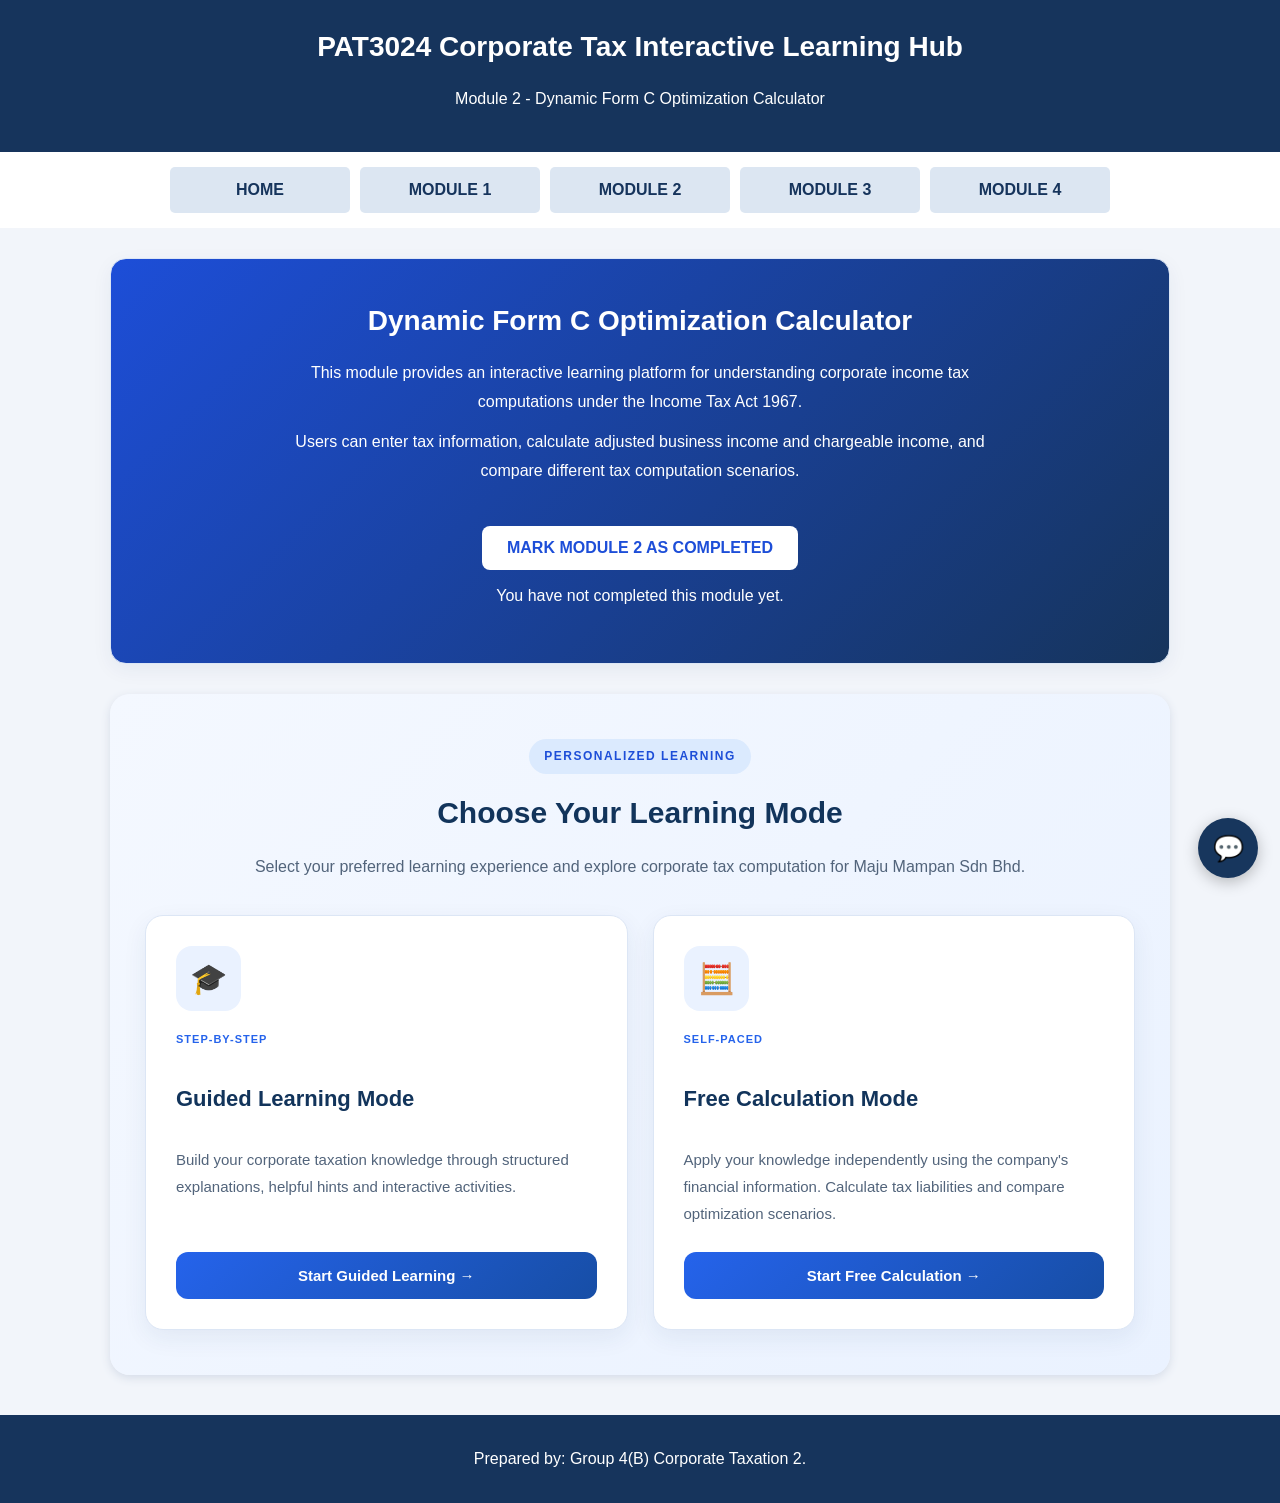
==== calculator.html @ 33709c5f "Update calculator.html" ====
<!DOCTYPE html>
<html lang="en">
<head>
    <meta charset="UTF-8">
    <meta name="viewport" content="width=device-width, initial-scale=1.0">
    <title>Module 2 - Dynamic Form C Optimization Calculator</title>
    <link rel="stylesheet" href="style.css">
<style>
        .non-allowable-expenses { margin: 14px 0 22px; padding: 14px; border: 1px solid #d5e2f3; border-radius: 10px; background: #fbfdff; }
        .non-allowable-expenses h4 { margin: 0 0 8px; color: #16345c; }
        .non-allowable-grid { display: grid; gap: 8px; }
        .non-allowable-header, .non-allowable-row { display: grid; grid-template-columns: minmax(230px, 1.5fr) minmax(180px, 1fr) minmax(130px, .7fr); gap: 10px; align-items: center; }
        .non-allowable-header { font-weight: 700; font-size: .85rem; color: #17365d; padding: 8px 0; }
        .non-allowable-row { padding: 8px 0; border-top: 1px solid #e4ebf4; }
        .non-allowable-row label { margin: 0; }
        .non-allowable-row input { width: 100%; min-width: 0; box-sizing: border-box; }
        @media (max-width: 720px) { .non-allowable-header { display: none; } .non-allowable-row { grid-template-columns: 1fr; gap: 6px; } }
</style>
</head>

<body>

<header>
    <h1>PAT3024 Corporate Tax Interactive Learning Hub</h1>
    <p>Module 2 - Dynamic Form C Optimization Calculator</p>
</header>

<nav>
    <a href="index.html">HOME</a>
    <a href="case-hub.html">MODULE 1</a>
    <a href="calculator.html">MODULE 2</a>
    <a href="risk-scanner.html">MODULE 3</a>
    <a href="legal-explorer.html">MODULE 4</a>
</nav>

<main>

    <section id="module-intro">
        <h2>Dynamic Form C Optimization Calculator</h2>

        <p>
            This module provides an interactive learning platform
            for understanding corporate income tax computations
            under the Income Tax Act 1967.
        </p>

        <p>
            Users can enter tax information, calculate adjusted
            business income and chargeable income, and compare
            different tax computation scenarios.
        </p>

        <div class="completion-control">
    <button class="completion-button" id="complete-module-2"
        onclick="toggleModuleCompletion('module2')">
        MARK MODULE 2 AS COMPLETED
    </button>

    <p id="module2-status">
        You have not completed this module yet.
    </p>
</div>
    </section>

<!-- CALCULATOR MODE SELECTION -->

<section id="calculator-mode-selection" class="learning-mode-section">

    <div class="learning-mode-heading">
        <span class="learning-mode-label">PERSONALIZED LEARNING</span>

        <h2>Choose Your Learning Mode</h2>

        <p>
            Select your preferred learning experience and
            explore corporate tax computation for
            Maju Mampan Sdn Bhd.
        </p>
    </div>

    <div class="learning-mode-grid">

        <div class="learning-mode-card">

            <div class="learning-mode-icon">🎓</div>

            <span class="learning-mode-tag">STEP-BY-STEP</span>

            <h3>Guided Learning Mode</h3>

            <p>
                Build your corporate taxation knowledge
                through structured explanations,
                helpful hints and interactive activities.
            </p>

            <button type="button"
                    class="learning-mode-button"
                    onclick="selectCalculatorMode('guided')">
                Start Guided Learning →
            </button>

        </div>

        <div class="learning-mode-card">

            <div class="learning-mode-icon">🧮</div>

            <span class="learning-mode-tag">SELF-PACED</span>

            <h3>Free Calculation Mode</h3>

            <p>
                Apply your knowledge independently using
                the company's financial information.
                Calculate tax liabilities and compare
                optimization scenarios.
            </p>

            <button type="button"
                    class="learning-mode-button"
                    onclick="selectCalculatorMode('free')">
                Start Free Calculation →
            </button>

        </div>

    </div>

</section>


    <section id="company-information" hidden>
        <h2>Company Information</h2>

        <p><strong>Company:</strong> Maju Mampan Sdn Bhd</p>
        <p><strong>Financial Year Ended:</strong> 31 October 2025</p>
        <p><strong>Year of Assessment:</strong> 2025</p>
        <p><strong>Company Status:</strong> Malaysian Resident Company</p>
    </section>

    <section id="tax-input" hidden>
        <h2>Tax Computation Input Form</h2>

        <p>
            Enter the relevant financial information to calculate
            the company's adjusted business income and chargeable income.
        </p>

        <button type="button"
        class="learning-mode-button"
        onclick="backToCalculatorMode()">
    ← Back to Choose Your Learning Mode
</button>

<!-- GUIDED LEARNING PANEL -->
<div id="guided-learning-panel" class="guided-learning-panel" hidden>

    <!-- HEADER -->
    <div class="guided-header">

        <span class="guided-label">INTERACTIVE LEARNING JOURNEY</span>

        <h2>Corporate Tax Computation</h2>

        <p>
            Follow five guided learning steps to understand
            the corporate tax computation of Maju Mampan Sdn Bhd.
        </p>

    </div>

    <!-- PROGRESS SECTION -->
    <div class="guided-progress-card">

        <div class="guided-progress-heading">
            <div>
                <span class="guided-small-label">YOUR PROGRESS</span>
                <h3 id="guided-step-counter">Step 1 of 5</h3>
            </div>

            <div class="guided-progress-icon">📚</div>
        </div>

        <div class="guided-progress-track">
            <div id="guided-progress-fill"></div>
        </div>

    </div>

    <!-- LEARNING CONTENT -->
    <div class="guided-step-content">

        <div class="guided-content-heading">

            <div class="guided-content-icon">📖</div>

            <div>
                <span class="guided-small-label">LEARNING MODULE</span>
                <h3 id="guided-step-title">1. Business Income</h3>
            </div>

        </div>

        <p id="guided-step-explanation">
            Start with the company's Profit Before Tax (PBT)
            based on its audited income statement.
        </p>

        <!-- LEARNING TIP -->
        <div class="guided-tip">

            <div class="guided-tip-heading">
                <span>💡</span>
                <strong>Learning Tip</strong>
            </div>

            <p id="guided-step-tip">
                Profit Before Tax is the starting point
                for the corporate tax computation.
            </p>

        </div>

    </div>

    <!-- PRACTICE ACTIVITY -->
    <div class="guided-practice" id="guided-practice">

        <div class="guided-practice-header">

            <div class="guided-practice-icon">✏️</div>

            <div>
                <span class="guided-small-label">KNOWLEDGE CHECK</span>
                <h3 id="practice-title">Test Your Understanding</h3>
            </div>

        </div>

        <p id="practice-question">
            Based on the audited income statement of
            Maju Mampan Sdn Bhd, enter the Profit Before Tax.
        </p>

        <div id="practice-input-area">

            <label for="guided-pbt-answer">
                Profit Before Tax (RM)
            </label>

            <input type="number"
                id="guided-pbt-answer"
                placeholder="Enter your answer">

            <button type="button"
                class="guided-check-button"
                onclick="checkGuidedPBT()">
                CHECK MY ANSWER →
            </button>

            <p id="guided-pbt-feedback"></p>

        </div>

    </div>

    <!-- NAVIGATION -->
    <div class="guided-navigation">

        <button type="button"
            id="guided-previous"
            class="guided-nav-button guided-previous-button"
            onclick="changeGuidedStep(-1)"
            disabled>
            ← Previous
        </button>

        <button type="button"
            id="guided-next"
            class="guided-nav-button guided-next-button"
            onclick="changeGuidedStep(1)">
            Next Step →
        </button>

    </div>

</div>
<!-- END GUIDED LEARNING PANEL -->



        <h3>1. Business Income</h3>

        <label for="profit-before-tax">Profit Before Tax (RM)</label>
        <input type="number" id="profit-before-tax"
               placeholder="Enter profit before tax">

        <h3>2. Tax Adjustments</h3>

        <label for="add-back">Total Add Back: Non-Allowable Expenses (RM)</label>
        <input type="number" id="add-back" value="0" readonly
               aria-describedby="add-back-help">
        <p id="add-back-help">Enter only the amount that is tax-disallowed for each item below. The total is calculated automatically and used in the tax computation. Enter 0 for NIL.</p>

        <div class="non-allowable-expenses">
            <h4>Detailed Non-Allowable Expenses</h4>
            <p>Use the exact case-study items below. The ITA references are shown beside each item; enter only the amount disallowed for tax purposes. Verify treatment against the case facts and your lecturer’s notes.</p>
            <div class="non-allowable-grid">
<div class="non-allowable-header"><span>Expense item</span><span>ITA subsection / tax reference</span><span>Add-back amount (RM)</span></div>
<div class="non-allowable-row">
<label for="nonallow-1">Provision for stock obsolescence</label>
<input type="text" id="nonallow-ref-1" value="s.33(1) – provision not incurred" readonly aria-label="Provision for stock obsolescence ITA subsection or reference">
<input type="number" id="nonallow-1" class="nonallowable-amount" min="0" step="0.01" value="0" placeholder="0.00" aria-label="Provision for stock obsolescence add-back amount">
</div>
<div class="non-allowable-row">
<label for="nonallow-2">Damaged stock written off</label>
<input type="text" id="nonallow-ref-2" value="s.34(2) – bad/trading stock write-off (check facts)" readonly aria-label="Damaged stock written off ITA subsection or reference">
<input type="number" id="nonallow-2" class="nonallowable-amount" min="0" step="0.01" value="0" placeholder="0.00" aria-label="Damaged stock written off add-back amount">
</div>
<div class="non-allowable-row">
<label for="nonallow-3">Excess EPF contribution</label>
<input type="text" id="nonallow-ref-3" value="s.34(4) – approved scheme contribution limit" readonly aria-label="Excess EPF contribution ITA subsection or reference">
<input type="number" id="nonallow-3" class="nonallowable-amount" min="0" step="0.01" value="0" placeholder="0.00" aria-label="Excess EPF contribution add-back amount">
</div>
<div class="non-allowable-row">
<label for="nonallow-4">Staff training in Australia</label>
<input type="text" id="nonallow-ref-4" value="s.33(1) – wholly and exclusively business expense" readonly aria-label="Staff training in Australia ITA subsection or reference">
<input type="number" id="nonallow-4" class="nonallowable-amount" min="0" step="0.01" value="0" placeholder="0.00" aria-label="Staff training in Australia add-back amount">
</div>
<div class="non-allowable-row">
<label for="nonallow-5">Leave passage</label>
<input type="text" id="nonallow-ref-5" value="s.39(1)(m)" readonly aria-label="Leave passage ITA subsection or reference">
<input type="number" id="nonallow-5" class="nonallowable-amount" min="0" step="0.01" value="0" placeholder="0.00" aria-label="Leave passage add-back amount">
</div>
<div class="non-allowable-row">
<label for="nonallow-6">Existing customers (50% × RM23,000)</label>
<input type="text" id="nonallow-ref-6" value="s.39(1)(l) – entertainment, 50% disallowed" readonly aria-label="Existing customers (50% × RM23,000) ITA subsection or reference">
<input type="number" id="nonallow-6" class="nonallowable-amount" min="0" step="0.01" value="0" placeholder="0.00" aria-label="Existing customers (50% × RM23,000) add-back amount">
</div>
<div class="non-allowable-row">
<label for="nonallow-7">Potential customers</label>
<input type="text" id="nonallow-ref-7" value="s.39(1)(l) – entertainment, 50% disallowed" readonly aria-label="Potential customers ITA subsection or reference">
<input type="number" id="nonallow-7" class="nonallowable-amount" min="0" step="0.01" value="0" placeholder="0.00" aria-label="Potential customers add-back amount">
</div>
<div class="non-allowable-row">
<label for="nonallow-8">Suppliers (50% × RM42,000)</label>
<input type="text" id="nonallow-ref-8" value="s.39(1)(l) – entertainment, 50% disallowed" readonly aria-label="Suppliers (50% × RM42,000) ITA subsection or reference">
<input type="number" id="nonallow-8" class="nonallowable-amount" min="0" step="0.01" value="0" placeholder="0.00" aria-label="Suppliers (50% × RM42,000) add-back amount">
</div>
<div class="non-allowable-row">
<label for="nonallow-9">Overseas advertisement</label>
<input type="text" id="nonallow-ref-9" value="s.33(1) – business advertising expense" readonly aria-label="Overseas advertisement ITA subsection or reference">
<input type="number" id="nonallow-9" class="nonallowable-amount" min="0" step="0.01" value="0" placeholder="0.00" aria-label="Overseas advertisement add-back amount">
</div>
<div class="non-allowable-row">
<label for="nonallow-10">Golf club entrance fee</label>
<input type="text" id="nonallow-ref-10" value="s.39(1)(b) – capital/private nature" readonly aria-label="Golf club entrance fee ITA subsection or reference">
<input type="number" id="nonallow-10" class="nonallowable-amount" min="0" step="0.01" value="0" placeholder="0.00" aria-label="Golf club entrance fee add-back amount">
</div>
<div class="non-allowable-row">
<label for="nonallow-11">Provision for sales incentives</label>
<input type="text" id="nonallow-ref-11" value="s.33(1) – provision not incurred" readonly aria-label="Provision for sales incentives ITA subsection or reference">
<input type="number" id="nonallow-11" class="nonallowable-amount" min="0" step="0.01" value="0" placeholder="0.00" aria-label="Provision for sales incentives add-back amount">
</div>
<div class="non-allowable-row">
<label for="nonallow-12">Interest on KPJ investment</label>
<input type="text" id="nonallow-ref-12" value="s.33(1) – not attributable to business source" readonly aria-label="Interest on KPJ investment ITA subsection or reference">
<input type="number" id="nonallow-12" class="nonallowable-amount" min="0" step="0.01" value="0" placeholder="0.00" aria-label="Interest on KPJ investment add-back amount">
</div>
<div class="non-allowable-row">
<label for="nonallow-13">Statutory audit fees</label>
<input type="text" id="nonallow-ref-13" value="s.33(1) – business expense" readonly aria-label="Statutory audit fees ITA subsection or reference">
<input type="number" id="nonallow-13" class="nonallowable-amount" min="0" step="0.01" value="0" placeholder="0.00" aria-label="Statutory audit fees add-back amount">
</div>
<div class="non-allowable-row">
<label for="nonallow-14">Tax filing and secretarial fees</label>
<input type="text" id="nonallow-ref-14" value="s.33(1) – business expense" readonly aria-label="Tax filing and secretarial fees ITA subsection or reference">
<input type="number" id="nonallow-14" class="nonallowable-amount" min="0" step="0.01" value="0" placeholder="0.00" aria-label="Tax filing and secretarial fees add-back amount">
</div>
<div class="non-allowable-row">
<label for="nonallow-15">Tax audit enquiry fees</label>
<input type="text" id="nonallow-ref-15" value="s.39(1)(b) – tax enquiry/appeal-related expense (check facts)" readonly aria-label="Tax audit enquiry fees ITA subsection or reference">
<input type="number" id="nonallow-15" class="nonallowable-amount" min="0" step="0.01" value="0" placeholder="0.00" aria-label="Tax audit enquiry fees add-back amount">
</div>
<div class="non-allowable-row">
<label for="nonallow-16">Tax appeal fees</label>
<input type="text" id="nonallow-ref-16" value="s.39(1)(b) – income tax appeal expense" readonly aria-label="Tax appeal fees ITA subsection or reference">
<input type="number" id="nonallow-16" class="nonallowable-amount" min="0" step="0.01" value="0" placeholder="0.00" aria-label="Tax appeal fees add-back amount">
</div>
<div class="non-allowable-row">
<label for="nonallow-17">Legal fees – employee wage advances</label>
<input type="text" id="nonallow-ref-17" value="s.33(1) – business-related (check facts)" readonly aria-label="Legal fees – employee wage advances ITA subsection or reference">
<input type="number" id="nonallow-17" class="nonallowable-amount" min="0" step="0.01" value="0" placeholder="0.00" aria-label="Legal fees – employee wage advances add-back amount">
</div>
<div class="non-allowable-row">
<label for="nonallow-18">Renewal of tenancy agreement</label>
<input type="text" id="nonallow-ref-18" value="s.33(1) – revenue tenancy renewal (check facts)" readonly aria-label="Renewal of tenancy agreement ITA subsection or reference">
<input type="number" id="nonallow-18" class="nonallowable-amount" min="0" step="0.01" value="0" placeholder="0.00" aria-label="Renewal of tenancy agreement add-back amount">
</div>
<div class="non-allowable-row">
<label for="nonallow-19">Cancellation of security system contract</label>
<input type="text" id="nonallow-ref-19" value="s.39(1)(b) – capital/termination nature (check facts)" readonly aria-label="Cancellation of security system contract ITA subsection or reference">
<input type="number" id="nonallow-19" class="nonallowable-amount" min="0" step="0.01" value="0" placeholder="0.00" aria-label="Cancellation of security system contract add-back amount">
</div>
<div class="non-allowable-row">
<label for="nonallow-20">Additional tools</label>
<input type="text" id="nonallow-ref-20" value="s.39(1)(c) / Schedule 3 – capital item; claim CA if eligible" readonly aria-label="Additional tools ITA subsection or reference">
<input type="number" id="nonallow-20" class="nonallowable-amount" min="0" step="0.01" value="0" placeholder="0.00" aria-label="Additional tools add-back amount">
</div>
<div class="non-allowable-row">
<label for="nonallow-21">Trade debts written off</label>
<input type="text" id="nonallow-ref-21" value="s.34(2) – specific irrecoverable trade debt" readonly aria-label="Trade debts written off ITA subsection or reference">
<input type="number" id="nonallow-21" class="nonallowable-amount" min="0" step="0.01" value="0" placeholder="0.00" aria-label="Trade debts written off add-back amount">
</div>
<div class="non-allowable-row">
<label for="nonallow-22">General provision</label>
<input type="text" id="nonallow-ref-22" value="s.34(2) – general provision not deductible" readonly aria-label="General provision ITA subsection or reference">
<input type="number" id="nonallow-22" class="nonallowable-amount" min="0" step="0.01" value="0" placeholder="0.00" aria-label="General provision add-back amount">
</div>
<div class="non-allowable-row">
<label for="nonallow-23">Specific provision</label>
<input type="text" id="nonallow-ref-23" value="s.34(2) – assess based on specific debt irrecoverability" readonly aria-label="Specific provision ITA subsection or reference">
<input type="number" id="nonallow-23" class="nonallowable-amount" min="0" step="0.01" value="0" placeholder="0.00" aria-label="Specific provision add-back amount">
</div>
<div class="non-allowable-row">
<label for="nonallow-24">Bad debts recovered</label>
<input type="text" id="nonallow-ref-24" value="s.30(1) – recovery of previously deducted debt" readonly aria-label="Bad debts recovered ITA subsection or reference">
<input type="number" id="nonallow-24" class="nonallowable-amount" min="0" step="0.01" value="0" placeholder="0.00" aria-label="Bad debts recovered add-back amount">
</div>
<div class="non-allowable-row">
<label for="nonallow-25">Realised trade foreign exchange loss</label>
<input type="text" id="nonallow-ref-25" value="s.33(1) – revenue trade FX loss" readonly aria-label="Realised trade foreign exchange loss ITA subsection or reference">
<input type="number" id="nonallow-25" class="nonallowable-amount" min="0" step="0.01" value="0" placeholder="0.00" aria-label="Realised trade foreign exchange loss add-back amount">
</div>
<div class="non-allowable-row">
<label for="nonallow-26">Unrealised trade foreign exchange loss</label>
<input type="text" id="nonallow-ref-26" value="PR 12/2019, para. 5.2 – generally not deductible until realised" readonly aria-label="Unrealised trade foreign exchange loss ITA subsection or reference">
<input type="number" id="nonallow-26" class="nonallowable-amount" min="0" step="0.01" value="0" placeholder="0.00" aria-label="Unrealised trade foreign exchange loss add-back amount">
</div>
<div class="non-allowable-row">
<label for="nonallow-27">Unrealised trade forex loss</label>
<input type="text" id="nonallow-ref-27" value="PR 12/2019, para. 5.2 – generally not deductible until realised" readonly aria-label="Unrealised trade forex loss ITA subsection or reference">
<input type="number" id="nonallow-27" class="nonallowable-amount" min="0" step="0.01" value="0" placeholder="0.00" aria-label="Unrealised trade forex loss add-back amount">
</div>
<div class="non-allowable-row">
<label for="nonallow-28">Excess motor vehicle rental</label>
<input type="text" id="nonallow-ref-28" value="s.39(1)(k)" readonly aria-label="Excess motor vehicle rental ITA subsection or reference">
<input type="number" id="nonallow-28" class="nonallowable-amount" min="0" step="0.01" value="0" placeholder="0.00" aria-label="Excess motor vehicle rental add-back amount">
</div>
<div class="non-allowable-row">
<label for="nonallow-29">Approved Covid-19 Fund donation</label>
<input type="text" id="nonallow-ref-29" value="s.44(6) – deduction from aggregate income, not business expense" readonly aria-label="Approved Covid-19 Fund donation ITA subsection or reference">
<input type="number" id="nonallow-29" class="nonallowable-amount" min="0" step="0.01" value="0" placeholder="0.00" aria-label="Approved Covid-19 Fund donation add-back amount">
</div>
<div class="non-allowable-row">
<label for="nonallow-30">Political party donation</label>
<input type="text" id="nonallow-ref-30" value="s.39(1)(b) – donation not business expense" readonly aria-label="Political party donation ITA subsection or reference">
<input type="number" id="nonallow-30" class="nonallowable-amount" min="0" step="0.01" value="0" placeholder="0.00" aria-label="Political party donation add-back amount">
</div>
<div class="non-allowable-row">
<label for="nonallow-31">Retrenchment expenses</label>
<input type="text" id="nonallow-ref-31" value="s.33(1) – business expense (check facts)" readonly aria-label="Retrenchment expenses ITA subsection or reference">
<input type="number" id="nonallow-31" class="nonallowable-amount" min="0" step="0.01" value="0" placeholder="0.00" aria-label="Retrenchment expenses add-back amount">
</div>
<div class="non-allowable-row">
<label for="nonallow-32">Depreciation</label>
<input type="text" id="nonallow-ref-32" value="s.39(1)(b) – add back; claim capital allowance" readonly aria-label="Depreciation ITA subsection or reference">
<input type="number" id="nonallow-32" class="nonallowable-amount" min="0" step="0.01" value="0" placeholder="0.00" aria-label="Depreciation add-back amount">
</div>
<div class="non-allowable-row">
<label for="nonallow-33">Amortisation of goodwill</label>
<input type="text" id="nonallow-ref-33" value="s.39(1)(b) – capital; generally not deductible" readonly aria-label="Amortisation of goodwill ITA subsection or reference">
<input type="number" id="nonallow-33" class="nonallowable-amount" min="0" step="0.01" value="0" placeholder="0.00" aria-label="Amortisation of goodwill add-back amount">
</div>
</div>
        </div>

        <label for="deductions">Less: Allowable Deductions (RM)</label>
        <input type="number" id="deductions"
               placeholder="Enter allowable deductions">

        <h4>Detailed Non-taxable Income (Working 2)</h4>
        <p class="tax-input-note">Enter the amount to be deducted for each item. The total below is calculated automatically and flows into the tax computation. Apply the exemption only if the relevant conditions for the year of assessment are satisfied.</p>
        <div class="non-taxable-table" style="border:1px solid #d5dfed;border-radius:8px;padding:12px;margin:12px 0 18px;background:#fbfdff;">
          <div class="non-taxable-row" style="display:grid;grid-template-columns:1.4fr 1.5fr 1fr;gap:8px;font-weight:600;padding:8px 0;border-bottom:1px solid #d5dfed;">
            <span>Note / Particulars</span><span>ITA subsection / reference</span><span>Deduct (RM)</span>
          </div>
          <div class="non-taxable-row" style="display:grid;grid-template-columns:1.4fr 1.5fr 1fr;gap:8px;align-items:center;padding:9px 0;border-bottom:1px solid #e5ebf3;">
            <label for="nontax-1">Note 2: Single-tier dividend</label>
            <input type="text" id="nontax-ref-1" value="Single-tier dividend exemption; ITA s.108 (historical dividend tax credit context)" readonly aria-label="Single-tier dividend tax reference">
            <input type="number" id="nontax-1" class="non-taxable-item" min="0" step="0.01" value="0" aria-label="Single-tier dividend deduction amount">
          </div>
          <div class="non-taxable-row" style="display:grid;grid-template-columns:1.4fr 1.5fr 1fr;gap:8px;align-items:center;padding:9px 0;border-bottom:1px solid #e5ebf3;">
            <label for="nontax-2">Note 2: Foreign dividend</label>
            <input type="text" id="nontax-ref-2" value="P.U.(A) 235/2022, para. 4 (qualifying exemption; YA/conditions apply)" readonly aria-label="Foreign dividend tax reference">
            <input type="number" id="nontax-2" class="non-taxable-item" min="0" step="0.01" value="0" aria-label="Foreign dividend deduction amount">
          </div>
          <div class="non-taxable-row" style="display:grid;grid-template-columns:1.4fr 1.5fr 1fr;gap:8px;align-items:center;padding:9px 0;">
            <label for="nontax-3">Note 10: Realised gain on equipment purchase</label>
            <input type="text" id="nontax-ref-3" value="Capital receipt / not taxable as revenue income if capital in nature; check s.4(a) and balancing adjustment rules" readonly aria-label="Equipment gain tax reference">
            <input type="number" id="nontax-3" class="non-taxable-item" min="0" step="0.01" value="0" aria-label="Equipment gain deduction amount">
          </div>
          <label for="non-taxable-income" style="display:block;margin-top:12px;">Total Non-taxable Income (RM)</label>
          <input type="number" id="non-taxable-income" min="0" step="0.01" value="0" readonly aria-label="Total non-taxable income calculated automatically">
        </div>

        <h3>3. Capital Allowances and Balancing Adjustments</h3>

        <label for="balancing-charge">Balancing Charge (RM)</label>
        <input type="number" id="balancing-charge"
               placeholder="Enter balancing charge">


        <label for="capital-allowance">Current Year Capital Allowances (RM)</label>
        <input type="number" id="capital-allowance"
               min="0" step="0.01"
               placeholder="Enter current year capital allowances">

        <label for="capital-allowance-bf">Unabsorbed Capital Allowances Brought Forward (RM)</label>
        <input type="number" id="capital-allowance-bf"
               min="0" step="0.01"
               placeholder="Enter capital allowances brought forward">

        <label for="industrial-building-allowance">
    Less: Industrial Building Allowance (RM)
</label>
<input type="number" id="industrial-building-allowance"
       min="0" step="0.01"
       placeholder="Enter industrial building allowance">


        <h3>4. Other Income and Donations</h3>

<label for="other-income">Other Statutory Income (RM)</label>
<input type="number" id="other-income"
       placeholder="Enter other statutory income">

<label for="approved-donations">Approved Donations (RM)</label>
<input type="number" id="approved-donations"
       placeholder="Enter approved donations">

<h3>5. AaDab Optimization Inputs</h3>

<p>
    Enter any additional deductions or capital allowances
    that are legally eligible and supported by documentation.
</p>
<div class="aadab-learning-guide">

    <h3>Understanding AaDab Optimization</h3>

    <p>
        AaDab Optimization compares the company's original
        tax computation with a scenario that includes
        additional legally eligible tax deductions and
        capital allowances.
    </p>

    <div class="aadab-guide-item">
        <h4>1. Additional Allowable Deductions</h4>
        <p>
            Enter additional deductions only where the
            expenditure qualifies under the relevant tax
            provisions and is supported by proper documents.
        </p>
    </div>

    <div class="aadab-guide-item">
        <h4>2. Additional Eligible Capital Allowances</h4>
        <p>
            Enter additional capital allowances only where
            the qualifying capital expenditure and applicable
            allowance requirements are satisfied.
        </p>
    </div>

    <p class="aadab-warning">
        <strong>Important:</strong> Do not enter personal,
        artificial or unsupported expenses as tax
        optimization items.
    </p>

</div>
<label for="optimized-deductions">
    Additional Allowable Deductions - AaDab Scenario (RM)
</label>
<input type="number" id="optimized-deductions"
       min="0" step="0.01"
       placeholder="Enter additional allowable deductions">

<label for="optimized-capital-allowance">
    Additional Eligible Capital Allowances - AaDab Scenario (RM)
</label>
<input type="number" id="optimized-capital-allowance"
       min="0" step="0.01"
       placeholder="Enter additional eligible capital allowances">

        <label for="special-deduction">
    Special Deduction - Secretarial and Tax Filing Fees (RM)
</label>
<input type="number" id="special-deduction"
       min="0" step="0.01"
       placeholder="Enter special deduction">

        <button type="button" onclick="calculateTax()">
            CALCULATE TAX
        </button>
    <button type="button" class="reset-calculator-button"
        onclick="resetCalculator()">
        RESET CALCULATOR
    </button>
        <div id="student-submission-section">
    <h3>Submit Your Tax Computation</h3>

    <p>
        After calculating your tax, submit your completed
        computation to your lecturer.
    </p>

    <button type="button" onclick="submitTaxComputation()">
        SUBMIT TAX COMPUTATION
    </button>

    <p id="submission-status"></p>
</div>
    </section>

</main>

<footer>
    <p>Prepared by: Group 4(B) Corporate Taxation 2.</p>

</footer>




<script>

// GUIDED LEARNING STEP CONTENT

const guidedSteps = [
    {
        title: "1. Business Income",
        explanation: "Start with the company's Profit Before Tax (PBT) based on its audited income statement.",
        tip: "Profit Before Tax is the starting point for the corporate tax computation."
    },
    {
    title: "2. Tax Adjustments",
    explanation: "Analyse Notes 1 to 13 of Maju Mampan Sdn Bhd's financial statements. Identify non-allowable expenses, allowable deductions, exempt income and other tax adjustments required to determine adjusted business income.",
    tip: "Examine each transaction carefully. Classify it as an add-back, deduction or NIL based on the applicable provisions of the Income Tax Act 1967."
},
    {
        title: "3. Capital Allowances and Balancing Adjustments",
        explanation: "Consider balancing charges, current year capital allowances and unabsorbed capital allowances brought forward.",
        tip: "Capital allowances are considered separately from accounting depreciation."
    },
    {
        title: "4. Other Income and Donations",
        explanation: "Review other statutory income and approved donations relevant to the company's tax computation.",
        tip: "Check the tax treatment and applicable limits before entering these amounts."
    },
    {
        title: "5. AaDab Optimization Inputs",
        explanation: "Consider additional deductions and capital allowances that are legally eligible and supported by documentation.",
        tip: "Tax optimization must follow the Income Tax Act 1967 and must not involve artificial arrangements."
    }
];

let currentGuidedStep = 0;

function displayGuidedStep() {

    const step = guidedSteps[currentGuidedStep];

    document.getElementById("guided-step-counter").textContent =
        "Step " + (currentGuidedStep + 1) + " of 5";

    document.getElementById("guided-step-title").textContent =
        step.title;

    document.getElementById("guided-step-explanation").textContent =
        step.explanation;

    document.getElementById("guided-step-tip").textContent =
        step.tip;

// Change the practice activity according to the current step

const practiceTitle = document.getElementById("practice-title");
const practiceQuestion = document.getElementById("practice-question");
const practiceArea = document.getElementById("practice-input-area");

const practiceActivities = [
    {
        title: "Test Your Understanding",
        question: "Based on the audited income statement of Maju Mampan Sdn Bhd, enter the Profit Before Tax.",
        content: `
            <label for="guided-pbt-answer">Profit Before Tax (RM)</label>
            <input type="number" id="guided-pbt-answer"
                placeholder="Enter your answer">
            <button type="button" onclick="checkGuidedPBT()">
                CHECK MY ANSWER
            </button>
            <p id="guided-pbt-feedback"></p>
        `
    },
       
{
    title: "Tax Adjustment Activity",
    question: "Complete the tax adjustment questions based on Maju Mampan Sdn Bhd's Case Study 2.",
    content: `
        <div class="guided-quiz">
            <h3>Tax Adjustment Practice – Case Study 2</h3>

            <p>Answer each question using the information in Notes 1–13.</p>

            <div class="tax-question">
                <p><strong>Question 1 – Note 1: Stock Obsolescence</strong></p>
                <p>The company recorded a general provision for stock obsolescence of RM220,000. What is the tax treatment?</p>
                <label class="guided-option"><input type="radio" name="tax-q1" value="a"> A. Allow the full provision as a deduction.</label>
                <label class="guided-option"><input type="radio" name="tax-q1" value="b"> B. Add back the general provision.</label>
                <label class="guided-option"><input type="radio" name="tax-q1" value="c"> C. Treat it as approved donation.</label>
                <button type="button" onclick="checkGuidedTaxAdjustment(1)">CHECK ANSWER</button>
                <p id="tax-feedback-1"></p>
            </div>

            <hr>

            <div class="tax-question">
                <p><strong>Question 2 – Note 1: Damaged Stock</strong></p>
                <p>Stock costing RM87,800 was actually damaged and written off during the year. What is the treatment?</p>
                <label class="guided-option"><input type="radio" name="tax-q2" value="a"> A. Add back the entire amount.</label>
                <label class="guided-option"><input type="radio" name="tax-q2" value="b"> B. Treat it as capital expenditure.</label>
                <label class="guided-option"><input type="radio" name="tax-q2" value="c"> C. NIL adjustment if the actual stock loss is properly supported.</label>
                <button type="button" onclick="checkGuidedTaxAdjustment(2)">CHECK ANSWER</button>
                <p id="tax-feedback-2"></p>
            </div>

            <hr>

            <div class="tax-question">
                <p><strong>Question 3 – Note 3: EPF Contribution</strong></p>
                <p>The employer contributed RM300,000 to EPF. Based on the worksheet's 19% limit and staff remuneration of RM1,400,000, what amount is disallowed?</p>
                <label class="guided-option"><input type="radio" name="tax-q3" value="a"> A. RM34,000</label>
                <label class="guided-option"><input type="radio" name="tax-q3" value="b"> B. RM266,000</label>
                <label class="guided-option"><input type="radio" name="tax-q3" value="c"> C. RM300,000</label>
                <button type="button" onclick="checkGuidedTaxAdjustment(3)">CHECK ANSWER</button>
                <p id="tax-feedback-3"></p>
            </div>

            <hr>

            <div class="tax-question">
                <p><strong>Question 4 – Note 4: Entertainment</strong></p>
                <p>Entertainment expenses for existing customers, potential customers and suppliers are recorded. According to the Tax Rules Q1 worksheet, what is the general restriction applied?</p>
                <label class="guided-option"><input type="radio" name="tax-q4" value="a"> A. 100% disallowed.</label>
                <label class="guided-option"><input type="radio" name="tax-q4" value="b"> B. 50% disallowed, subject to applicable exceptions.</label>
                <label class="guided-option"><input type="radio" name="tax-q4" value="c"> C. 100% deductible in every case.</label>
                <button type="button" onclick="checkGuidedTaxAdjustment(4)">CHECK ANSWER</button>
                <p id="tax-feedback-4"></p>
            </div>

            <hr>

            <div class="tax-question">
                <p><strong>Question 5 – Note 5: Finance Charges</strong></p>
                <p>RM5,500 interest expense relates to borrowing used to purchase shares in KPJ Healthcare Berhad. What adjustment is proposed in the worksheet?</p>
                <label class="guided-option"><input type="radio" name="tax-q5" value="a"> A. Add back RM5,500.</label>
                <label class="guided-option"><input type="radio" name="tax-q5" value="b"> B. Deduct an additional RM5,500.</label>
                <label class="guided-option"><input type="radio" name="tax-q5" value="c"> C. Treat it as capital allowance.</label>
                <button type="button" onclick="checkGuidedTaxAdjustment(5)">CHECK ANSWER</button>
                <p id="tax-feedback-5"></p>
            </div>

            <hr>

            <div class="tax-question">
                <p><strong>Question 6 – Note 6: Professional and Legal Fees</strong></p>
                <p>Which expense is identified as requiring an add-back in the worksheet?</p>
                <label class="guided-option"><input type="radio" name="tax-q6" value="a"> A. Statutory audit fees.</label>
                <label class="guided-option"><input type="radio" name="tax-q6" value="b"> B. Tax audit enquiry fees of RM22,000.</label>
                <label class="guided-option"><input type="radio" name="tax-q6" value="c"> C. Legal fees for tenancy renewal.</label>
                <button type="button" onclick="checkGuidedTaxAdjustment(6)">CHECK ANSWER</button>
                <p id="tax-feedback-6"></p>
            </div>

            <hr>

            <div class="tax-question">
                <p><strong>Question 7 – Note 7: Contract Cancellation</strong></p>
                <p>The company paid RM18,000 to cancel a contract to install a high-tech security system. What is the proposed treatment in the worksheet?</p>
                <label class="guided-option"><input type="radio" name="tax-q7" value="a"> A. Add back, subject to the capital or revenue character of the expenditure.</label>
                <label class="guided-option"><input type="radio" name="tax-q7" value="b"> B. Claim as approved donation.</label>
                <label class="guided-option"><input type="radio" name="tax-q7" value="c"> C. Claim as employee remuneration.</label>
                <button type="button" onclick="checkGuidedTaxAdjustment(7)">CHECK ANSWER</button>
                <p id="tax-feedback-7"></p>
            </div>

            <hr>

            <div class="tax-question">
                <p><strong>Question 8 – Note 8: Additional Tools</strong></p>
                <p>The company incurred RM15,000 for additional tools with a lifespan of two years. How should this expenditure be treated?</p>
                <label class="guided-option"><input type="radio" name="tax-q8" value="a"> A. Allow it as an ordinary repair expense without adjustment.</label>
                <label class="guided-option"><input type="radio" name="tax-q8" value="b"> B. Add it back as capital expenditure and consider capital allowance eligibility separately.</label>
                <label class="guided-option"><input type="radio" name="tax-q8" value="c"> C. Treat it as an approved donation.</label>
                <button type="button" onclick="checkGuidedTaxAdjustment(8)">CHECK ANSWER</button>
                <p id="tax-feedback-8"></p>
            </div>

            <hr>

            <div class="tax-question">
                <p><strong>Question 9 – Note 9: General Provision for Bad Debts</strong></p>
                <p>What is the treatment of the RM120,000 general provision for trade debts?</p>
                <label class="guided-option"><input type="radio" name="tax-q9" value="a"> A. Add back the general provision.</label>
                <label class="guided-option"><input type="radio" name="tax-q9" value="b"> B. Deduct it as capital allowance.</label>
                <label class="guided-option"><input type="radio" name="tax-q9" value="c"> C. Treat it as exempt income.</label>
                <button type="button" onclick="checkGuidedTaxAdjustment(9)">CHECK ANSWER</button>
                <p id="tax-feedback-9"></p>
            </div>

            <hr>

            <div class="tax-question">
                <p><strong>Question 10 – Note 10: Foreign Exchange</strong></p>
                <p>How should the unrealised trade foreign exchange loss of RM44,000 be treated according to the worksheet?</p>
                <label class="guided-option"><input type="radio" name="tax-q10" value="a"> A. Deduct it again.</label>
                <label class="guided-option"><input type="radio" name="tax-q10" value="b"> B. Add back the unrealised loss.</label>
                <label class="guided-option"><input type="radio" name="tax-q10" value="c"> C. Treat it as a donation.</label>
                <button type="button" onclick="checkGuidedTaxAdjustment(10)">CHECK ANSWER</button>
                <p id="tax-feedback-10"></p>
            </div>

            <hr>

            <div class="tax-question">
                <p><strong>Question 11 – Note 11: Motor Vehicle Lease</strong></p>
                <p>The company leases a passenger motor car costing RM190,000 when new. What should students consider?</p>
                <label class="guided-option"><input type="radio" name="tax-q11" value="a"> A. The full rental is automatically deductible.</label>
                <label class="guided-option"><input type="radio" name="tax-q11" value="b"> B. The statutory restriction on passenger motor vehicle lease rentals.</label>
                <label class="guided-option"><input type="radio" name="tax-q11" value="c"> C. The rental is an approved donation.</label>
                <button type="button" onclick="checkGuidedTaxAdjustment(11)">CHECK ANSWER</button>
                <p id="tax-feedback-11"></p>
            </div>

            <hr>

            <div class="tax-question">
                <p><strong>Question 12 – Note 12: Donations</strong></p>
                <p>Which donation is identified as a political donation and added back in the worksheet?</p>
                <label class="guided-option"><input type="radio" name="tax-q12" value="a"> A. Approved Covid-19 Fund donation of RM98,000.</label>
                <label class="guided-option"><input type="radio" name="tax-q12" value="b"> B. Political party donation of RM70,000.</label>
                <label class="guided-option"><input type="radio" name="tax-q12" value="c"> C. Both donations are automatically deductible.</label>
                <button type="button" onclick="checkGuidedTaxAdjustment(12)">CHECK ANSWER</button>
                <p id="tax-feedback-12"></p>
            </div>

            <hr>

            <div class="tax-question">
                <p><strong>Question 13 – Note 13: Retrenchment Expenses</strong></p>
                <p>The company paid RM352,000 in retrenchment payments to redundant employees. What is the proposed treatment in the worksheet?</p>
                <label class="guided-option"><input type="radio" name="tax-q13" value="a"> A. Add back the entire amount.</label>
                <label class="guided-option"><input type="radio" name="tax-q13" value="b"> B. No adjustment, subject to the business purpose and supporting evidence.</label>
                <label class="guided-option"><input type="radio" name="tax-q13" value="c"> C. Treat it as capital allowance.</label>
                <button type="button" onclick="checkGuidedTaxAdjustment(13)">CHECK ANSWER</button>
                <p id="tax-feedback-13"></p>
            </div>

            <hr>

            <p><strong>Quiz progress:</strong> <span id="tax-quiz-progress">0 / 13 completed</span></p>
        </div>
    `
},
    {
    title: "Capital Allowance Activity",
    question: "According to Note 14, the factory was purchased for RM770,000, including land costing RM70,000. Calculate the factory cost excluding land.",
    content: `
        <div class="guided-quiz">
            <p><strong>Question 1: Calculate the factory cost excluding land.</strong></p>

            <p>
                Factory purchase price: RM770,000<br>
                Land cost: RM70,000
            </p>

            <label for="guided-factory-answer">
                Your answer (RM)
            </label>

            <input
                type="number"
                id="guided-factory-answer"
                placeholder="Enter your answer"
            >

            <button type="button" onclick="checkGuidedCapitalAllowance()">
                CHECK MY ANSWER
            </button>

            <p id="guided-ca-feedback"></p>
        </div>
    `
},
    {
    title: "Other Income and Donations Activity",
    question: "According to Note 2, calculate the total dividend income received by Maju Mampan Sdn Bhd.",
    content: `
        <div class="guided-quiz">
            <p><strong>Question 1: Calculate the total dividend income.</strong></p>

            <p>
                Single-tier dividend from KPJ Healthcare Berhad:
                RM141,000<br><br>

                Dividend from an Australian company remitted to Malaysia:
                RM52,000
            </p>

            <label for="guided-dividend-answer">
                Your answer (RM)
            </label>

            <input
                type="number"
                id="guided-dividend-answer"
                placeholder="Enter your answer"
            >

            <button type="button" onclick="checkGuidedDividend()">
                CHECK MY ANSWER
            </button>

            <p id="guided-dividend-feedback"></p>
        </div>
    `
},
    {
    title: "AaDab Optimization Activity",
    question: "AaDab Optimization allows students to consider additional eligible deductions and capital allowances. Identify the TWO optimization inputs available in the calculator.",
    content: `
        <div class="guided-quiz">
            <p><strong>Question 1: Select the TWO correct inputs.</strong></p>

            <label class="guided-option">
                <input type="checkbox" name="optimization-answer" value="a">
                A. Additional Allowable Deductions
            </label>

            <label class="guided-option">
                <input type="checkbox" name="optimization-answer" value="b">
                B. Additional Eligible Capital Allowances
            </label>

            <label class="guided-option">
                <input type="checkbox" name="optimization-answer" value="c">
                C. Personal Household Expenses
            </label>

            <label class="guided-option">
                <input type="checkbox" name="optimization-answer" value="d">
                D. Personal Entertainment Expenses
            </label>

            <button type="button" onclick="checkGuidedOptimization()">
                CHECK MY ANSWER
            </button>

            <p id="guided-optimization-feedback"></p>
        </div>
    `
},
];

const activity = practiceActivities[currentGuidedStep];

practiceTitle.textContent = activity.title;
practiceQuestion.textContent = activity.question;
practiceArea.innerHTML = activity.content;

    document.getElementById("guided-progress-fill").style.width =
        ((currentGuidedStep + 1) / 5 * 100) + "%";

    document.getElementById("guided-previous").disabled =
        currentGuidedStep === 0;

    document.getElementById("guided-next").textContent =
        currentGuidedStep === 4 ? "Finish Guidance" : "Next Step →";
}

function changeGuidedStep(direction) {

    if (currentGuidedStep === 4 && direction === 1) {
        alert("Congratulations! You have completed the five guided learning steps.");
        return;
    }

    currentGuidedStep = Math.max(
        0,
        Math.min(4, currentGuidedStep + direction)
    );

    displayGuidedStep();
}

function checkGuidedPBT() {

    const answer = Number(
        document.getElementById("guided-pbt-answer").value
    );

    const feedback = document.getElementById("guided-pbt-feedback");

    if (document.getElementById("guided-pbt-answer").value === "") {
        feedback.textContent = "Please enter your answer first.";
        feedback.style.color = "#d97706";
        return;
    }

    if (answer === 1069000) {

        feedback.textContent =
            "Correct! Excellent work. The Profit Before Tax is RM1,069,000.";

        feedback.style.color = "green";

        document.getElementById("profit-before-tax").value = 1069000;

    } else {

        feedback.textContent =
            "Not quite. Review the audited income statement and try again.";

        feedback.style.color = "red";
    }
}


function updateNonAllowableTotal() {
    const inputs = document.querySelectorAll(".nonallowable-amount");
    const total = Array.from(inputs).reduce((sum, input) => {
        const amount = Number(input.value);
        return sum + (Number.isFinite(amount) && amount > 0 ? amount : 0);
    }, 0);
    const totalField = document.getElementById("add-back");
    if (totalField) totalField.value = total.toFixed(2);
}

document.addEventListener("input", function(event) {
    if (event.target && event.target.classList.contains("nonallowable-amount")) {
        updateNonAllowableTotal();
    }
});

function updateNonTaxableTotal() {
    const total = Array.from(document.querySelectorAll(".non-taxable-item"))
        .reduce((sum, input) => sum + (Number(input.value) || 0), 0);
    const totalField = document.getElementById("non-taxable-income");
    if (totalField) totalField.value = total.toFixed(2);
}

document.addEventListener("input", function(event) {
    if (event.target && event.target.classList.contains("non-taxable-item")) {
        updateNonTaxableTotal();
    }
});

function calculateTax() {
    // CHECK REQUIRED INPUTS BEFORE CALCULATION

    const requiredFields = [
        {
            id: "profit-before-tax",
            name: "Profit Before Tax"
        },
        {
            id: "add-back",
            name: "Non-Allowable Expenses"
        },
        {
            id: "deductions",
            name: "Allowable Deductions"
        },
        {
    id: "non-taxable-income",
    name: "Non-taxable Income"
        },
        {
            id: "balancing-charge",
            name: "Balancing Charge"
        },
        {
            id: "capital-allowance",
            name: "Current Year Capital Allowances"
        },
        {
            id: "capital-allowance-bf",
            name: "Unabsorbed Capital Allowances Brought Forward"
        },
        {
    id: "industrial-building-allowance",
    name: "Industrial Building Allowance"
},
        {
            id: "other-income",
            name: "Other Statutory Income"
        },
        {
    id: "approved-donations",
    name: "Approved Donations"
},
{
    id: "special-deduction",
    name: "Special Deduction - Secretarial and Tax Filing Fees"
}
    ];

    const missingFields = requiredFields.filter(field =>
        document.getElementById(field.id).value.trim() === ""
    );

    if (missingFields.length > 0) {

        alert(
            "Please complete the following fields. Enter 0 if the amount is NIL:\n\n" +
            missingFields.map(field => "- " + field.name).join("\n")
        );

        document.getElementById(missingFields[0].id).focus();

        return;
    }
        // CHECK FOR NEGATIVE TAX INPUTS

    const nonNegativeFields = [
    "add-back",
    "deductions",
    "non-taxable-income",
    "balancing-charge",
    "capital-allowance",
    "capital-allowance-bf",
    "industrial-building-allowance",
    "other-income",
    "approved-donations",
    "optimized-deductions",
    "optimized-capital-allowance",
    "special-deduction"
];

    const negativeFields = nonNegativeFields.filter(id => {
        const value = document.getElementById(id).value;
        return value !== "" && Number(value) < 0;
    });

    if (negativeFields.length > 0) {

        alert(
            "Negative amounts are not allowed in these fields. Please enter zero or a positive amount:\n\n" +
            negativeFields.map(id =>
                document.querySelector(`label[for="${id}"]`).textContent
            ).join("\n")
        );

        document.getElementById(negativeFields[0]).focus();

        return;
    }
    // 1. Retrieve original tax inputs
    const profitBeforeTax =
        Number(document.getElementById("profit-before-tax").value) || 0;

    const addBack =
        Number(document.getElementById("add-back").value) || 0;

    const deductions =
        Number(document.getElementById("deductions").value) || 0;

    const nonTaxableIncome =
    Number(document.getElementById("non-taxable-income").value) || 0;

    const balancingCharge =
        Number(document.getElementById("balancing-charge").value) || 0;

    const capitalAllowance =
        Number(document.getElementById("capital-allowance").value) || 0;

    const capitalAllowanceBF =
        Number(document.getElementById("capital-allowance-bf").value) || 0;

    const industrialBuildingAllowance =
    Number(document.getElementById("industrial-building-allowance").value) || 0;

    const otherIncome =
        Number(document.getElementById("other-income").value) || 0;

    const approvedDonations =
        Number(document.getElementById("approved-donations").value) || 0;

    // 2. Retrieve AaDab optimization inputs
    const optimizedDeductions =
        Number(document.getElementById("optimized-deductions").value) || 0;

    const optimizedCapitalAllowance =
        Number(document.getElementById("optimized-capital-allowance").value) || 0;

    const specialDeduction =
    Number(document.getElementById("special-deduction").value) || 0;

    // 3. Calculate each scenario
    function calculateScenario(
    extraDeductions,
    extraCapitalAllowances,
    extraSpecialDeduction
) {

    // Calculate Adjusted Business Income
    const adjustedBusinessIncome =
        profitBeforeTax
        + addBack
        - deductions
        - extraDeductions
        - extraSpecialDeduction
        - nonTaxableIncome;

    // Add Balancing Charge
    const adjustedIncomeAfterBC =
        adjustedBusinessIncome + balancingCharge;

    // Calculate Capital Allowances
    const totalCapitalAllowances =
        capitalAllowance
        + capitalAllowanceBF
        + extraCapitalAllowances;

    const availableIncomeForCA =
        Math.max(0, adjustedIncomeAfterBC);

    const capitalAllowancesAbsorbed =
        Math.min(totalCapitalAllowances, availableIncomeForCA);

    const unabsorbedCapitalAllowances =
        totalCapitalAllowances - capitalAllowancesAbsorbed;

    // Calculate Statutory Business Income
    const statutoryBusinessIncome =
        Math.max(
            0,
            adjustedIncomeAfterBC
            - capitalAllowancesAbsorbed
            - industrialBuildingAllowance
        );

    // Calculate Aggregate Income
    const aggregateIncome =
        statutoryBusinessIncome + otherIncome;

    // Calculate Allowable Donations
    const donationLimit =
        aggregateIncome * 0.10;

    const allowableDonations =
        Math.min(approvedDonations, donationLimit);

    // Calculate Chargeable Income
    const chargeableIncome =
        Math.max(0, aggregateIncome - allowableDonations);

    // Calculate Estimated Tax
    const estimatedTax =
        chargeableIncome * 0.24;

    return {
        adjustedBusinessIncome,
        adjustedIncomeAfterBC,
        totalCapitalAllowances,
        capitalAllowancesAbsorbed,
        unabsorbedCapitalAllowances,
        statutoryBusinessIncome,
        aggregateIncome,
        allowableDonations,
        chargeableIncome,
        estimatedTax
    };
}

    // 4. Calculate both scenarios
    // Unoptimized Scenario
const unoptimized = calculateScenario(0, 0, 0);

// AaDab-Optimized Scenario
const optimized = calculateScenario(
    optimizedDeductions,
    optimizedCapitalAllowance,
    specialDeduction
);

    // 5. Calculate tax savings
    const taxSavings =
        unoptimized.estimatedTax - optimized.estimatedTax;
// 5A. Calculate percentage change in estimated tax

const taxReductionPercentage =
    unoptimized.estimatedTax > 0
        ? (taxSavings / unoptimized.estimatedTax) * 100
        : 0;
    // 6. Format Malaysian Ringgit
    function formatRM(amount) {
        return "RM " + amount.toLocaleString("en-MY", {
            minimumFractionDigits: 2,
            maximumFractionDigits: 2
        });
    }

       // 7. Create accounting-style tax computation tables

    function tableRow(particulars, amount, rowClass = "") {
        return `
            <tr class="${rowClass}">
                <td>${particulars}</td>
                <td class="amount-cell">${formatRM(amount)}</td>
            </tr>
        `;
    }

    function buildScenarioTable(title, scenario, extraDeductions, extraCapitalAllowance, extraSpecialDeduction) {

        return `
            <div class="scenario-card">
                <h3>${title}</h3>

                <table class="tax-computation-table">
                    <thead>
                        <tr>
                            <th>Particulars</th>
                            <th>Amount (RM)</th>
                        </tr>
                    </thead>

                    <tbody>
                        ${tableRow("Less: Allowable Deductions", deductions)}
                    ${extraSpecialDeduction > 0
                        ? tableRow("Less: Special Deduction - Secretarial and Tax Filing Fees", extraSpecialDeduction)
                        : ""}
                        ${tableRow("Less: Additional AaDab Deductions", extraDeductions)}
                        ${tableRow("Less: Non-taxable Income", nonTaxableIncome)}

                        ${tableRow("Adjusted Business Income", scenario.adjustedBusinessIncome, "total-row")}

                        ${tableRow("Add: Balancing Charge", balancingCharge)}
                        ${tableRow("Adjusted Income After Balancing Charge", scenario.adjustedIncomeAfterBC, "subtotal-row")}

                        ${tableRow("Current Year Capital Allowances", capitalAllowance)}
                        ${tableRow("Unabsorbed Capital Allowances Brought Forward", capitalAllowanceBF)}
                        ${tableRow("Additional Eligible Capital Allowances", extraCapitalAllowance)}
                        ${tableRow("Total Capital Allowances Available", scenario.totalCapitalAllowances, "subtotal-row")}

                        ${tableRow("Less: Capital Allowances Absorbed", scenario.capitalAllowancesAbsorbed)}
                        ${tableRow("Less: Industrial Building Allowance", industrialBuildingAllowance)}
                        ${tableRow("Unabsorbed Capital Allowances Carried Forward", scenario.unabsorbedCapitalAllowances)}

                        ${tableRow("Statutory Business Income", scenario.statutoryBusinessIncome, "total-row")}

                        ${tableRow("Add: Other Statutory Income", otherIncome)}
                        ${tableRow("Aggregate Income", scenario.aggregateIncome, "total-row")}

                        ${tableRow("Approved Donations", approvedDonations)}
                        ${tableRow("Allowable Donations (10% Limit)", scenario.allowableDonations)}

                        ${tableRow("Chargeable Income", scenario.chargeableIncome, "final-row")}
                        ${tableRow("Estimated Corporate Tax (24%)", scenario.estimatedTax, "final-row")}
                    </tbody>
                </table>
            </div>
        `;
    }

    // 8. Display the results

    document.getElementById("calculation-result").innerHTML = `

        <h3>Detailed Tax Computation Results</h3>

        <p><strong>Tax Rate Used:</strong> 24%</p>

        <div class="scenario-comparison">

            ${buildScenarioTable(
    "Unoptimized Scenario",
    unoptimized,
    0,
    0,
    0
)}

            ${buildScenarioTable(
    "AaDab-Optimized Scenario",
    optimized,
    optimizedDeductions,
    optimizedCapitalAllowance,
    specialDeduction
)}

        </div>

        <hr>
<div class="optimization-summary-panel">

    <h3>Tax Savings Overview</h3>

    <div class="optimization-summary-grid">

        <div class="optimization-summary-item">
            <p>Unoptimized Estimated Tax</p>
            <h4>${formatRM(unoptimized.estimatedTax)}</h4>
        </div>

        <div class="optimization-summary-item">
            <p>AaDab-Optimized Estimated Tax</p>
            <h4>${formatRM(optimized.estimatedTax)}</h4>
        </div>

        <div class="optimization-summary-item">
            <p>Estimated Tax Savings</p>
            <h4>${formatRM(taxSavings)}</h4>
        </div>

        <div class="optimization-summary-item">
            <p>Percentage Change in Estimated Tax</p>
            <h4>${taxReductionPercentage.toFixed(2)}%</h4>
        </div>

    </div>

</div>
        <h3>AaDab Optimization Summary</h3>

        <table class="tax-computation-table">
            <thead>
                <tr>
                    <th>Particulars</th>
                    <th>Amount (RM)</th>
                </tr>
            </thead>

            <tbody>
                ${tableRow("Unoptimized Tax Payable", unoptimized.estimatedTax)}
                ${tableRow("AaDab-Optimized Tax Payable", optimized.estimatedTax)}
                ${tableRow("Estimated Tax Savings", taxSavings, "final-row")}
            </tbody>
        </table>

        
<div class="aadab-result-explanation">

    <h3>Understanding Your AaDab Results</h3>

    ${
        taxSavings > 0
        ? `
            <p class="result-success">
                <strong>Tax Reduction Achieved!</strong>
            </p>

            <p>
                The AaDab-Optimized Scenario produces a lower
                estimated tax liability than the Unoptimized
                Scenario.
            </p>

            <p>
                The estimated tax decreases from
                <strong>${formatRM(unoptimized.estimatedTax)}</strong>
                to
                <strong>${formatRM(optimized.estimatedTax)}</strong>.
            </p>

            <p>
                This represents estimated tax savings of
                <strong>${formatRM(taxSavings)}</strong>
                (${taxReductionPercentage.toFixed(2)}%).
            </p>

            <p>
                Review the additional deductions and capital
                allowances entered to ensure that each item
                is legally eligible and properly documented.
            </p>
        `
        : taxSavings < 0
        ? `
            <p class="result-warning">
                <strong>Higher Estimated Tax Liability</strong>
            </p>

            <p>
                The AaDab-Optimized Scenario produces a higher
                estimated tax liability. Review the figures
                and calculation inputs.
            </p>
        `
        : `
            <p class="result-neutral">
                <strong>No Change in Estimated Tax</strong>
            </p>

            <p>
                Both scenarios produce the same estimated
                corporate tax liability.
            </p>

            <p>
                This may occur when no additional optimization
                inputs are entered, or when the additional
                amounts do not reduce chargeable income under
                the calculator's current assumptions.
            </p>

            <p>
                Review the inputs and check whether the proposed
                deductions or capital allowances can be utilized.
            </p>
        `
    }

</div>


        <p><em>
            Simplified educational calculation only.
            Additional deductions and capital allowances must be
            legally eligible, properly supported and subject to
            the relevant provisions of the Income Tax Act 1967.
            The 24% tax rate is an illustrative assumption, not
            a determination of the company's actual tax rate.
        </em></p>

    `;
}
async function submitTaxComputation() {
    const status = document.getElementById("submission-status");

    // Get student details saved on the HOME page
    const studentName =
        localStorage.getItem("pat3024_student_name") || "";

    const matricNo =
        localStorage.getItem("pat3024_student_id") || "";

    if (!studentName || !matricNo) {
        status.textContent =
            "Please save your Student Name and Matric Number on the HOME page first.";
        status.style.color = "red";
        return;
    }

    // Make sure the student has calculated the tax first
    const resultArea = document.getElementById("calculation-result");

    if (!resultArea.innerText.includes("Detailed Tax Computation Results")) {
        status.textContent =
            "Please complete your tax computation and click CALCULATE TAX first.";
        status.style.color = "red";
        return;
    }

    // Get input amounts
    function getAmount(id) {
        return Number(document.getElementById(id).value) || 0;
    }

    const pbt = getAmount("profit-before-tax");
    const nonAllowable = getAmount("add-back");
    const allowableDeductions = getAmount("deductions");
    const nonTaxableIncome = getAmount("non-taxable-income");
    const balancingCharge = getAmount("balancing-charge");
    const currentCA = getAmount("capital-allowance");
    const broughtForwardCA = getAmount("capital-allowance-bf");
    const industrialBuildingAllowance =
        getAmount("industrial-building-allowance");
    const otherIncome = getAmount("other-income");
    const donations = getAmount("approved-donations");
    const doubleDeductions = getAmount("optimized-deductions");
    const extraCA = getAmount("optimized-capital-allowance");
    const specialDeduction = getAmount("special-deduction");

    // Calculate the AaDab-optimized computation
    const adjustedIncome =
        pbt + nonAllowable - allowableDeductions
        - nonTaxableIncome - doubleDeductions
        - specialDeduction + balancingCharge;

    const totalCA = currentCA + broughtForwardCA + extraCA;

    const caAbsorbed = Math.min(
        totalCA,
        Math.max(0, adjustedIncome)
    );

    const statutoryIncome = Math.max(
        0,
        adjustedIncome - caAbsorbed - industrialBuildingAllowance
    );

    const aggregateIncome = statutoryIncome + otherIncome;

    const allowableDonations = Math.min(
        donations,
        aggregateIncome * 0.10
    );

    const chargeableIncome = Math.max(
        0,
        aggregateIncome - allowableDonations
    );

    const taxPayable = chargeableIncome * 0.24;

    // Include the displayed computation as a full text record
    const fullTaxComputation = resultArea.innerText;

    const submissionData = {
        studentName: studentName,
        matricNo: matricNo,
        caseStudy: "Maju Mampan Sdn Bhd",
        profitBeforeTax: pbt,
        nonAllowable: nonAllowable,
        allowableDeductions: allowableDeductions,
        doubleDeductions: doubleDeductions,
        statutoryIncome: statutoryIncome,
        capitalAllowances: totalCA,
        chargeableIncome: chargeableIncome,
        taxPayable: taxPayable,
        fullTaxComputation: fullTaxComputation
    };

    status.textContent = "Submitting your computation...";
    status.style.color = "#1d4ed8";

    try {
        await fetch(
            "https://script.google.com/macros/s/AKfycbyAmmygVgMYR02Mk-ePtzgJLTreC6p99pPgi1j49y7f4q1HLdNY-nlmpzRNztsc2xT1/exec",
            {
                method: "POST",
                mode: "no-cors",
                headers: {
                    "Content-Type": "text/plain;charset=UTF-8"
                },
                body: JSON.stringify(submissionData)
            }
        );

        status.textContent =
            "Submission sent. Please check with your lecturer or verify that your record appears in the Google Sheet.";
        status.style.color = "green";

    } catch (error) {
        status.textContent =
            "Submission could not be sent. Please check your internet connection and try again.";
        status.style.color = "red";

        console.error("Tax computation submission error:", error);
    }
}      
const taxAdjustmentAnswers = {
    1: {
        answer: "b",
        explanation: "The RM220,000 general provision is added back because it is an estimated provision. A properly supported actual stock write-down must be considered separately."
    },
    2: {
        answer: "c",
        explanation: "The RM87,800 represents actual damaged stock written off. The worksheet treats this as deductible, provided the loss is properly supported."
    },
    3: {
        answer: "a",
        explanation: "RM1,400,000 × 19% = RM266,000 allowable under the worksheet's assumption. RM300,000 − RM266,000 = RM34,000 excess."
    },
    4: {
        answer: "b",
        explanation: "The worksheet applies a general 50% entertainment restriction. Specific statutory exceptions must still be checked."
    },
    5: {
        answer: "a",
        explanation: "The worksheet adds back RM5,500 because the borrowing relates to an investment in shares rather than the manufacturing business."
    },
    6: {
        answer: "b",
        explanation: "The worksheet identifies RM22,000 tax audit enquiry fees as an add-back. The precise treatment should be checked against the purpose and applicable tax rules."
    },
    7: {
        answer: "a",
        explanation: "The worksheet proposes an add-back because the cancellation relates to a security-system installation contract. Its capital or revenue character should be examined."
    },
    8: {
        answer: "b",
        explanation: "The tools have a two-year useful life and are treated as capital expenditure. Add back the expense and consider capital allowance eligibility separately."
    },
    9: {
        answer: "a",
        explanation: "A general provision for doubtful debts is an estimate and is added back under the worksheet's treatment."
    },
    10: {
        answer: "b",
        explanation: "The worksheet adds back the unrealised foreign exchange loss of RM44,000. Its tax treatment should be assessed under the applicable foreign exchange rules."
    },
    11: {
        answer: "b",
        explanation: "The passenger motor vehicle lease rental is subject to the statutory restriction. The original cost of the car and applicable lease rules must be considered."
    },
    12: {
        answer: "b",
        explanation: "The RM70,000 political party donation is added back in the worksheet. The RM98,000 approved fund donation is considered separately under the donation provisions."
    },
    13: {
        answer: "b",
        explanation: "The worksheet proposes NIL adjustment for retrenchment expenses incurred to reduce business operating costs, subject to supporting evidence."
    }
};

function checkGuidedTaxAdjustment(questionNumber) {
    const selectedAnswer = document.querySelector(
        'input[name="tax-q' + questionNumber + '"]:checked'
    );

    const feedback = document.getElementById(
        "tax-feedback-" + questionNumber
    );

    if (!selectedAnswer) {
        feedback.textContent = "Please select an answer first.";
        feedback.style.color = "#d97706";
        return;
    }

    const item = taxAdjustmentAnswers[questionNumber];

    if (selectedAnswer.value === item.answer) {
        feedback.innerHTML =
            "<strong>Correct!</strong><br>" + item.explanation;
        feedback.style.color = "#15803d";
        feedback.dataset.completed = "true";
    } else {
        feedback.innerHTML =
            "<strong>Not quite. Try again!</strong><br>" +
            "Review the relevant note and consider the tax treatment again.";
        feedback.style.color = "#dc2626";
        feedback.dataset.completed = "false";
    }

    const completed = Object.keys(taxAdjustmentAnswers).filter(function(key) {
        const result = document.getElementById("tax-feedback-" + key);
        return result && result.dataset.completed === "true";
    }).length;

    const progress = document.getElementById("tax-quiz-progress");

    if (progress) {
        progress.textContent = completed + " / 13 completed";
    }
}
    function checkGuidedCapitalAllowance() {
    const answer = document.getElementById(
        "guided-factory-answer"
    ).value;

    const feedback = document.getElementById(
        "guided-ca-feedback"
    );

    if (answer === "") {
        feedback.textContent = "Please enter your answer first.";
        feedback.style.color = "#d97706";
        return;
    }

    if (Number(answer) === 700000) {
        feedback.innerHTML = `
            <strong>Correct!</strong><br>
            RM770,000 - RM70,000 = RM700,000.
            The factory cost excluding land is RM700,000.
            The land cost must be considered separately when
            assessing the tax treatment of the factory.
        `;
        feedback.style.color = "#15803d";
    } else {
        feedback.innerHTML = `
            <strong>Not quite. Try again!</strong><br>
            Subtract the land cost of RM70,000 from the
            total purchase price of RM770,000.
        `;
        feedback.style.color = "#dc2626";
    }
}
    function checkGuidedDividend() {
    const answer = document.getElementById(
        "guided-dividend-answer"
    ).value;

    const feedback = document.getElementById(
        "guided-dividend-feedback"
    );

    if (answer === "") {
        feedback.textContent = "Please enter your answer first.";
        feedback.style.color = "#d97706";
        return;
    }

    if (Number(answer) === 193000) {
        feedback.innerHTML = `
            <strong>Correct!</strong><br>
            RM141,000 + RM52,000 = RM193,000.
            The total dividend income is RM193,000,
            equivalent to RM193,000 in Note 2.
        `;
        feedback.style.color = "#15803d";
    } else {
        feedback.innerHTML = `
            <strong>Not quite. Try again!</strong><br>
            Add RM141,000 and RM52,000 to calculate
            the total dividend income.
        `;
        feedback.style.color = "#dc2626";
    }
}
function checkGuidedOptimization() {
    const selectedAnswers = Array.from(
        document.querySelectorAll(
            'input[name="optimization-answer"]:checked'
        )
    ).map(input => input.value);

    const feedback = document.getElementById(
        "guided-optimization-feedback"
    );

    if (selectedAnswers.length === 0) {
        feedback.textContent = "Please select your answers first.";
        feedback.style.color = "#d97706";
        return;
    }

    const correctAnswers = ["a", "b"];

    const isCorrect =
        selectedAnswers.length === 2 &&
        correctAnswers.every(answer =>
            selectedAnswers.includes(answer)
        );

    if (isCorrect) {
        feedback.innerHTML = `
            <strong>Excellent! Correct answer!</strong><br>
            The two optimization inputs are:
            <br>1. Additional Allowable Deductions.
            <br>2. Additional Eligible Capital Allowances.
            <br><br>
            These inputs are used in the AaDab-Optimized
            scenario for comparison with the Unoptimized
            scenario.
        `;

        feedback.style.color = "#15803d";
    } else {
        feedback.innerHTML = `
            <strong>Not quite. Try again!</strong><br>
            Select exactly TWO answers that represent
            the additional deduction and capital allowance
            inputs in the calculator.
        `;

        feedback.style.color = "#dc2626";
    }
}
function backToCalculatorMode() {

    const companyInfo = document.getElementById("company-information");
    const taxInput = document.getElementById("tax-input");
    const modeSelection = document.getElementById("calculator-mode-selection");
    const guidedPanel = document.getElementById("guided-learning-panel");

    companyInfo.hidden = true;
    taxInput.hidden = true;
    guidedPanel.hidden = true;

    modeSelection.hidden = false;

    modeSelection.scrollIntoView({
        behavior: "smooth",
        block: "start"
    });
}
    
function selectCalculatorMode(mode) {

    const companyInfo = document.getElementById("company-information");
    const taxInput = document.getElementById("tax-input");
    const modeSelection = document.getElementById("calculator-mode-selection");
    const guidedPanel = document.getElementById("guided-learning-panel");

    if (mode !== "guided" && mode !== "free") {
        return;
    }

    modeSelection.hidden = true;
    companyInfo.hidden = false;
    taxInput.hidden = false;

    guidedPanel.hidden = (mode !== "guided");

    if (mode === "guided") {

        currentGuidedStep = 0;
        displayGuidedStep();

    } else if (mode === "free") {

        // PRE-FILL CONFIRMED CASE STUDY FIGURES

        document.getElementById("profit-before-tax").value = 1069000;
        document.getElementById("balancing-charge").value = 15000;
        document.getElementById("capital-allowance").value = 123000;

        // LEAVE ITEMS REQUIRING STUDENT TAX ANALYSIS BLANK

        document.querySelectorAll(".nonallowable-amount").forEach(input => input.value = "0");
    document.querySelectorAll('[id^="nonallow-ref-"]').forEach(input => input.value = "");
    updateNonAllowableTotal();
        document.getElementById("deductions").value = "";
        document.getElementById("capital-allowance-bf").value = "";
        document.querySelectorAll(".nonallowable-amount").forEach(input => input.value = "0");
    document.querySelectorAll('[id^="nonallow-ref-"]').forEach(input => input.value = "");
    updateNonAllowableTotal();
        document.getElementById("deductions").value = "";
        document.querySelectorAll(".non-taxable-item").forEach(input => input.value = "0");
        updateNonTaxableTotal();
        document.getElementById("capital-allowance-bf").value = "";
        document.getElementById("industrial-building-allowance").value = "";
        document.getElementById("other-income").value = "";
        document.getElementById("approved-donations").value = "";
        document.getElementById("optimized-deductions").value = "";
        document.getElementById("optimized-capital-allowance").value = "";
        document.getElementById("special-deduction").value = "";
        
        document.getElementById("calculation-result").innerHTML = `
            <h3>Calculation Results</h3>
            <p>
                Your case-study figures have been pre-filled.
                Complete the tax adjustment inputs before
                calculating the company's tax liability.
            </p>
        `;
    }

    taxInput.scrollIntoView({
        behavior: "smooth",
        block: "start"
    });
}

function resetCalculator() {

    const confirmReset = confirm(
        "Are you sure you want to reset the calculator? All entered tax adjustments and optimization inputs will be cleared."
    );

    if (!confirmReset) {
        return;
    }

    // Restore original case-study figures
    document.getElementById("profit-before-tax").value = 1069000;
    document.getElementById("balancing-charge").value = 15000;
    document.getElementById("capital-allowance").value = 123000;

    // Clear student-entered tax adjustments
    document.querySelectorAll(".nonallowable-amount").forEach(input => input.value = "0");
    document.querySelectorAll('[id^="nonallow-ref-"]').forEach(input => input.value = "");
    updateNonAllowableTotal();
    document.getElementById("deductions").value = "";
    document.getElementById("capital-allowance-bf").value = "";
    document.querySelectorAll(".non-taxable-item").forEach(input => input.value = "0");
    updateNonTaxableTotal();
    document.getElementById("industrial-building-allowance").value = "";
    document.getElementById("other-income").value = "";
    document.getElementById("approved-donations").value = "";
    document.getElementById("special-deduction").value = "";

    // Clear AaDab optimization inputs
    document.getElementById("optimized-deductions").value = "";
    document.getElementById("optimized-capital-allowance").value = "";

    // Restore the initial calculation result message
    document.getElementById("calculation-result").innerHTML = `
        <h3>Calculation Results</h3>
        <p>
            Your case-study figures have been pre-filled.
            Complete the tax adjustment inputs before
            calculating the company's tax liability.
        </p>
    `;

    alert("Calculator successfully reset!");

    document.getElementById("tax-input").scrollIntoView({
        behavior: "smooth",
        block: "start"
    });
}

function toggleModuleCompletion(moduleId) {

    let completedModules = JSON.parse(
        localStorage.getItem("pat3024_completed_modules") || "[]"
    );

    const button = document.getElementById("complete-module-2");
    const status = document.getElementById("module2-status");

    if (completedModules.includes(moduleId)) {

        completedModules = completedModules.filter(
            module => module !== moduleId
        );

        button.textContent = "MARK MODULE 2 AS COMPLETED";
        status.textContent = "You have not completed this module yet.";

    } else {

        completedModules.push(moduleId);

        button.textContent = "MARK AS NOT COMPLETED";
        status.textContent = "Congratulations! You have completed Module 2.";

    }

    // Save completion locally
    localStorage.setItem(
        "pat3024_completed_modules",
        JSON.stringify(completedModules)
    );

    // Get saved student details
    const studentId =
        localStorage.getItem("pat3024_student_id") || "";

    const studentName =
        localStorage.getItem("pat3024_student_name") || "";

    if (!studentId || !studentName) {
        alert("Please save your Student ID and Name on the HOME page first.");
        return;
    }

    // Convert completed modules into readable status
    const moduleNames = {
        module1: "Module 1 Completed",
        module2: "Module 2 Completed",
        module3: "Module 3 Completed",
        module4: "Module 4 Completed"
    };

    const completionStatus = completedModules.length > 0
        ? completedModules
            .map(module => moduleNames[module])
            .filter(Boolean)
            .join(", ")
        : "Started";

    // Google Sheets database
    const databaseURL =
        "https://script.google.com/macros/s/AKfycbzMTQdlG2HyBHNjGvmLmKcgSR7vckYUXINwfI7GfNqkddwnPwrePOvN9IP98qlk8ZzR4g/exec";

    // Database response
    window.pat3024Module2Callback = function(response) {
        if (response.success) {
            console.log("Module 2 progress saved to Google Sheets.");
        } else {
            console.error("Progress save failed:", response.message);
        }
    };

    // Send progress
    const params = new URLSearchParams({
        action: "save",
        studentId: studentId,
        studentName: studentName,
        completionStatus: completionStatus,
        quizScore: "",
        reflectionCompleted: "",
        replaceStatus: "true",
        callback: "pat3024Module2Callback"
    });

    const script = document.createElement("script");
    script.src = databaseURL + "?" + params.toString();

    script.onerror = function() {
        console.error("Could not connect to the Learning Progress database.");
    };

    document.body.appendChild(script);
}
</script>
<script>updateNonAllowableTotal();</script>
<script src="chatbot.js"></script>
</body>
</html>
---- style.css ----
/* GENERAL WEBSITE DESIGN */
* {
    box-sizing: border-box;
}

body {
    font-family: Arial, sans-serif;
    background-color: #f2f5fa;
    color: #263449;
    margin: 0;
    padding: 0;
    line-height: 1.6;
}

/* WEBSITE HEADER */
header {
    background-color: #16345c;
    color: white;
    text-align: center;
    padding: 25px 15px;
}

header h1 {
    margin: 0;
    font-size: 28px;
}

/* NAVIGATION MENU */
nav {
    display: flex;
    justify-content: center;
    flex-wrap: wrap;
    gap: 10px;
    padding: 15px;
    background-color: white;
}

nav a {
    background-color: #dce6f2;
    color: #16345c;
    text-decoration: none;
    text-align: center;
    font-weight: bold;
    padding: 10px 25px;
    border-radius: 5px;
    flex: 1;
    max-width: 180px;
}

nav a:hover {
    background-color: #2475c7;
    color: white;
}

/* MAIN CONTENT */
main {
    max-width: 1100px;
    margin: 30px auto;
    padding: 0 20px;
}

section {
    background-color: white;
    padding: 25px;
    margin-bottom: 25px;
    border-radius: 8px;
    box-shadow: 0 3px 10px #d5dce8;
}

h2 {
    color: #16345c;
    margin-top: 0;
}

/* CASE STUDY AND MODULE LISTS */
ul {
    padding-left: 25px;
}

li {
    margin-bottom: 12px;
}

/* QUICK ACCESS */
#quick-access {
    background-color: #eaf0f8;
    text-align: center;
}

#quick-access a {
    display: inline-block;
    background-color: #16345c;
    color: white;
    text-decoration: none;
    padding: 12px 30px;
    border-radius: 5px;
    font-weight: bold;
}

#quick-access a:hover {
    background-color: #2475c7;
}

/* WEBSITE FOOTER */
footer {
    background-color: #16345c;
    color: white;
    text-align: center;
    padding: 15px;
    margin-top: 40px;
}

/* MOBILE RESPONSIVE DESIGN */
@media (max-width: 600px) {
    header h1 {
        font-size: 21px;
    }

    nav {
        flex-direction: column;
        align-items: stretch;
    }

    nav a {
        max-width: none;
    }

    main {
        padding: 0 12px;
    }

    section {
        padding: 18px;
    }
}

/* MODULE 1 - PRIMARY AUDIT DOCUMENT CARDS */

#module-intro {
    text-align: center;
}

#module-intro h2 {
    font-size: 24px;
}

#company-background h3 {
    color: #2475c7;
    margin-bottom: 15px;
}

.document-list {
    display: grid;
    grid-template-columns: repeat(2, 1fr);
    gap: 20px;
    margin-top: 25px;
}

.document-card {
    background-color: #f2f6fc;
    border: 1px solid #d5dce8;
    border-left: 5px solid #16345c;
    border-radius: 8px;
    padding: 20px;
}

.document-card h3 {
    color: #16345c;
    margin-top: 0;
}

.document-card p {
    line-height: 1.6;
}

.document-status {
    color: #64748b;
    font-size: 13px;
    font-style: italic;
    margin-bottom: 0;
}

/* MODULE 1 - MOBILE LAYOUT */

@media (max-width: 600px) {
    .document-list {
        grid-template-columns: 1fr;
    }
}

/* INTERACTIVE FINANCIAL STATEMENT */

.document-card summary {
    cursor: pointer;
    list-style: none;
}

.document-card summary::-webkit-details-marker {
    display: none;
}

.document-card summary h3 {
    margin-top: 0;
}

.document-card summary:hover h3 {
    color: #2475c7;
}

.document-card[open] {
    grid-column: 1 / -1;
}

.financial-table {
    width: 100%;
    border-collapse: collapse;
    margin-top: 15px;
    background-color: white;
}

.financial-table th,
.financial-table td {
    border: 1px solid #d5dce8;
    padding: 10px;
    text-align: left;
}

.financial-table th {
    background-color: #16345c;
    color: white;
}

/* MODULE 2 - TAX CALCULATOR */

#tax-input label {
    display: block;
    font-weight: bold;
    margin-top: 18px;
    margin-bottom: 8px;
}

#tax-input input {
    display: block;
    width: 100%;
    max-width: 450px;
    padding: 12px;
    border: 1px solid #cbd5e1;
    border-radius: 6px;
    font-size: 15px;
    box-sizing: border-box;
}

#tax-input h3 {
    margin-top: 28px;
    color: #16345c;
}

#tax-input button {
    margin-top: 25px;
    padding: 13px 25px;
    background-color: #16345c;
    color: white;
    border: none;
    border-radius: 6px;
    font-weight: bold;
    cursor: pointer;
}

#tax-input button:hover {
    background-color: #2475c7;
}

#calculation-result {
    margin-top: 30px;
    padding: 20px;
    background-color: #eef4fb;
    border-radius: 8px;
}


.financial-table td:last-child,
.financial-table th:last-child {
    text-align: right;
}


/* MODULE 2 - TAX SCENARIO COMPARISON */

.scenario-comparison {
    display: grid;
    grid-template-columns: repeat(2, minmax(0, 1fr));
    gap: 20px;
    margin-top: 20px;
    align-items: stretch;
}

.scenario-card {
    background-color: #ffffff;
    border: 1px solid #d5dce8;
    border-top: 5px solid #16345c;
    border-radius: 10px;
    padding: 25px;
    box-shadow: 0 3px 8px rgba(0, 0, 0, 0.08);
    min-width: 0;
}

.scenario-card h3 {
    color: #16345c;
    margin-top: 0;
    margin-bottom: 20px;
}

.scenario-card h2 {
    color: #16345c;
    font-size: 24px;
}

.scenario-card hr {
    border: 0;
    border-top: 1px solid #d5dce8;
    margin: 20px 0;
}

/* Mobile layout */
@media screen and (max-width: 768px) {
    .scenario-comparison {
        grid-template-columns: 1fr;
    }
}


/* =====================================
   MODULE 2 - ACCOUNTING STYLE TAX TABLE
===================================== */

/* Side-by-side scenario layout */
.scenario-comparison {
    display: grid;
    grid-template-columns: repeat(2, minmax(0, 1fr));
    gap: 20px;
    align-items: stretch;
}

/* Scenario cards */
.scenario-card {
    background-color: #ffffff;
    border: 1px solid #d5dce8;
    border-top: 5px solid #16345c;
    border-radius: 10px;
    padding: 25px;
    box-shadow: 0 3px 8px rgba(0, 0, 0, 0.08);
    min-width: 0;
    overflow: hidden;
}

.scenario-card h3 {
    color: #16345c;
    margin-bottom: 25px;
}

/* Tax computation table */
.tax-computation-table {
    width: 100%;
    border-collapse: collapse;
    table-layout: fixed;
    background-color: #ffffff;
    margin-top: 15px;
}

/* Column widths */
.tax-computation-table th:first-child,
.tax-computation-table td:first-child {
    width: 68%;
    text-align: left;
    overflow-wrap: break-word;
}

.tax-computation-table th:last-child,
.tax-computation-table td:last-child {
    width: 32%;
    text-align: right;
    white-space: nowrap;
}

/* Table headings */
.tax-computation-table th {
    background-color: #e8eef7;
    color: #16345c;
    padding: 12px 8px;
    border-bottom: 2px solid #16345c;
}

/* Table cells */
.tax-computation-table td {
    padding: 11px 8px;
    border-bottom: 1px solid #d5dce8;
    vertical-align: top;
    line-height: 1.5;
}

/* Subtotals */
.tax-computation-table .subtotal-row td {
    border-top: 1px solid #16345c;
    font-weight: bold;
}

/* Important totals */
.tax-computation-table .total-row td {
    font-weight: bold;
    border-top: 1px solid #16345c;
}

/* Final tax figures */
.tax-computation-table .final-row td {
    font-weight: bold;
    background-color: #e8eef7;
    border-top: 2px solid #16345c;
    border-bottom: 2px solid #16345c;
}

/* Responsive layout for smaller screens */
@media screen and (max-width: 850px) {
    .scenario-comparison {
        grid-template-columns: 1fr;
    }

    .scenario-card {
        padding: 18px;
    }
}

@media screen and (max-width: 480px) {
    .tax-computation-table {
        font-size: 13px;
    }

    .tax-computation-table th,
    .tax-computation-table td {
        padding: 8px 5px;
    }
}

/* MODULE 3 - RISK ASSESSMENT */

.risk-question {
    background-color: #f4f7fc;
    border: 1px solid #d5dfed;
    border-left: 5px solid #16345c;
    border-radius: 8px;
    padding: 18px 20px;
    margin: 18px 0;
}

.risk-question label {
    display: block;
    font-weight: bold;
    color: #16345c;
    margin-bottom: 12px;
    line-height: 1.6;
}

.risk-question select {
    width: 100%;
    max-width: 250px;
    padding: 10px;
    border: 1px solid #b8c7dc;
    border-radius: 5px;
    background-color: white;
    font-size: 15px;
}

#risk-assessment button {
    background-color: #16345c;
    color: white;
    border: none;
    border-radius: 6px;
    padding: 13px 25px;
    font-size: 15px;
    font-weight: bold;
    cursor: pointer;
    margin-top: 10px;
}

#risk-assessment button:hover {
    background-color: #2475c7;
}

#risk-result {
    background-color: #eef4fb;
    border-radius: 8px;
    padding: 20px;
    margin-top: 25px;
    border: 1px solid #d5dfed;
}

/* =====================================
   MODULE 3 - AADAB ETHICAL INDEX
===================================== */

/* Ethical Index Section */
#ethical-index {
    margin-top: 25px;
}

#ethical-index h2 {
    color: #16345c;
}

#ethical-index > p {
    line-height: 1.7;
}

/* Ethical Index Questions */
#ethical-index .risk-question {
    background-color: #f4f7fc;
    border: 1px solid #d5dfed;
    border-left: 5px solid #2475c7;
    border-radius: 8px;
    padding: 18px 20px;
    margin: 18px 0;
}

#ethical-index .risk-question label {
    display: block;
    font-weight: bold;
    color: #16345c;
    margin-bottom: 8px;
}

#ethical-index .risk-question p {
    margin-top: 5px;
    margin-bottom: 12px;
}

#ethical-index .risk-question select {
    width: 100%;
    max-width: 250px;
    padding: 10px;
    border: 1px solid #b8c7dc;
    border-radius: 5px;
    background-color: white;
    font-size: 15px;
}

/* Ethical Index Button */
#ethical-index button {
    background-color: #16345c;
    color: white;
    border: none;
    border-radius: 6px;
    padding: 13px 25px;
    font-size: 15px;
    font-weight: bold;
    cursor: pointer;
    margin-top: 10px;
    transition: background-color 0.3s ease;
}

#ethical-index button:hover {
    background-color: #2475c7;
}

/* Risk Assessment Results */
#risk-result,
#ethical-result {
    background-color: #eef4fb;
    border: 1px solid #d5dfed;
    border-radius: 8px;
    padding: 22px;
    margin-top: 25px;
}

#risk-result h3,
#ethical-result h3 {
    color: #16345c;
    margin-top: 0;
}

/* Ethical Index Main Score */
#ethical-result h2 {
    color: #16345c;
    font-size: 36px;
    margin: 15px 0;
}

/* Result Text */
#risk-result p,
#ethical-result p {
    line-height: 1.7;
}

/* Module 3 Responsive Design */
@media screen and (max-width: 600px) {

    .risk-question {
        padding: 15px;
    }

    .risk-question select {
        width: 100%;
    }

    #risk-assessment button,
    #ethical-index button {
        width: 100%;
    }

    #risk-result,
    #ethical-result {
        padding: 16px;
    }

}

/* =========================================
   HOMEPAGE - INTERACTIVE LEARNING DASHBOARD
========================================= */

/* Welcome Hero Section */
.hero-section {
    background: linear-gradient(135deg, #16345c, #2475c7);
    color: white;
    text-align: center;
    padding: 55px 35px;
    border-radius: 14px;
    margin-bottom: 25px;
}

.hero-section .welcome-label {
    color: #c8e2ff;
    font-weight: bold;
    letter-spacing: 2px;
    font-size: 13px;
}

.hero-section h2 {
    color: white;
    font-size: 30px;
    margin: 15px auto;
    max-width: 750px;
}

.hero-section p {
    line-height: 1.8;
    max-width: 700px;
    margin: 15px auto;
}

.main-button {
    display: inline-block;
    background-color: white;
    color: #16345c;
    padding: 13px 25px;
    margin-top: 15px;
    border-radius: 7px;
    text-decoration: none;
    font-weight: bold;
    transition: 0.3s;
}

.main-button:hover {
    background-color: #dcecff;
    transform: translateY(-3px);
}


/* Learning Progress Dashboard */
.progress-summary {
    display: flex;
    align-items: center;
    gap: 30px;
    background-color: #eef5fc;
    padding: 25px;
    border-radius: 12px;
    margin-top: 20px;
}

.progress-number {
    min-width: 140px;
    text-align: center;
    color: #16345c;
}

.progress-number h3 {
    font-size: 30px;
    margin: 0;
}

.progress-number p {
    margin-bottom: 0;
}

.progress-details {
    flex: 1;
}

.progress-bar {
    width: 100%;
    height: 13px;
    background-color: #d3dfed;
    border-radius: 20px;
    overflow: hidden;
}

#progress-fill {
    width: 0%;
    height: 100%;
    background: linear-gradient(90deg, #2475c7, #55a6e8);
    border-radius: 20px;
    transition: width 0.6s ease;
}

#progress-message {
    color: #42546b;
    font-size: 14px;
    margin-bottom: 0;
}


/* Interactive Module Cards */
.module-grid {
    display: grid;
    grid-template-columns: repeat(2, 1fr);
    gap: 22px;
    margin-top: 25px;
}

.module-card {
    display: block;
    background-color: #f0f6fd;
    border: 1px solid #d6e4f3;
    border-left: 5px solid #16345c;
    border-radius: 10px;
    padding: 25px;
    text-decoration: none;
    color: #26374b;
    transition: 0.3s ease;
}

.module-card:hover {
    transform: translateY(-6px);
    box-shadow: 0 8px 20px rgba(22, 52, 92, 0.15);
    border-left-color: #2475c7;
    background-color: #e4f0fc;
}

.module-icon {
    font-size: 32px;
}

.module-card h3 {
    color: #2475c7;
    font-size: 14px;
    letter-spacing: 1px;
}

.module-card h4 {
    color: #16345c;
    font-size: 19px;
    margin: 10px 0;
}

.module-card p {
    line-height: 1.6;
    font-size: 14px;
}

.module-link {
    display: inline-block;
    margin-top: 10px;
    color: #16345c;
    font-weight: bold;
    font-size: 14px;
}


/* Case Study Question Cards */
.question-grid {
    display: grid;
    grid-template-columns: repeat(2, 1fr);
    gap: 18px;
    margin-top: 25px;
}

.question-card {
    display: block;
    background-color: white;
    border: 1px solid #d5dfeb;
    border-radius: 10px;
    padding: 22px;
    text-decoration: none;
    color: #26374b;
    transition: 0.3s ease;
}

.question-card:hover {
    background-color: #eef5fc;
    transform: translateY(-4px);
    box-shadow: 0 6px 15px rgba(22, 52, 92, 0.12);
}

.question-card > span:first-child {
    color: #2475c7;
    font-size: 12px;
    font-weight: bold;
    letter-spacing: 1px;
}

.question-card h3 {
    color: #16345c;
    margin-bottom: 8px;
}

.question-card p {
    font-size: 14px;
    line-height: 1.5;
}

.question-link {
    display: inline-block;
    color: #2475c7;
    font-weight: bold;
    font-size: 14px;
    margin-top: 8px;
}


/* Homepage Quick Access */
#quick-access {
    text-align: center;
    background-color: #eaf2fc;
    border-radius: 12px;
    padding: 35px 20px;
}

#quick-access h2 {
    color: #16345c;
}



/* =========================================
   HOMEPAGE RESPONSIVE DESIGN
========================================= */

@media screen and (max-width: 700px) {

    .hero-section {
        padding: 35px 20px;
    }

    .hero-section h2 {
        font-size: 23px;
    }

    .progress-summary {
        flex-direction: column;
        gap: 15px;
    }

    .progress-details {
        width: 100%;
    }

    .module-grid,
    .question-grid {
        grid-template-columns: 1fr;
    }

    #ethical-result h2 {
        font-size: 30px;
    }

}
/* =========================================
   MODULE 1 - CORPORATE CASE HUB DESIGN
========================================= */

/* Module Introduction */
#module-intro {
    background: linear-gradient(135deg, #16345c, #2475c7);
    color: white;
    text-align: center;
    padding: 45px 30px;
    border-radius: 14px;
}

#module-intro h2 {
    color: white;
    font-size: 27px;
    margin-bottom: 15px;
}

#module-intro p {
    color: #e8f2ff;
    max-width: 750px;
    margin: 0 auto 20px;
}


/* Module Completion Button */
.completion-control {
    margin-top: 25px;
}

.completion-button {
    background-color: white;
    color: #16345c;
    border: none;
    border-radius: 7px;
    padding: 13px 25px;
    font-size: 15px;
    font-weight: bold;
    cursor: pointer;
    transition: 0.3s ease;
}

.completion-button:hover {
    background-color: #dcecff;
    transform: translateY(-2px);
}

#module1-status {
    color: #e8f2ff;
    margin-top: 15px;
    margin-bottom: 0;
}


/* Case Study 2 - Company Profile */
#company-background {
    border-top: 5px solid #2475c7;
}

#company-background h2 {
    font-size: 25px;
}

#company-background h3 {
    color: #2475c7;
    font-size: 21px;
    margin-top: 15px;
}

#company-background p {
    line-height: 1.8;
}


/* Primary Audit Documents */
#audit-documents {
    border-top: 5px solid #16345c;
}

#audit-documents > p {
    color: #52647a;
    margin-bottom: 20px;
}


/* Document Card Hover Effect */
.document-card {
    transition: 0.3s ease;
}

.document-card:hover {
    box-shadow: 0 6px 16px rgba(22, 52, 92, 0.10);
    border-left-color: #2475c7;
}

.document-card summary {
    padding: 5px;
}

.document-card summary h3 {
    font-size: 18px;
    margin-bottom: 10px;
}

.document-card summary p {
    margin-bottom: 10px;
}


/* Expandable Document Details */
.document-card[open] {
    background-color: #f7faff;
}

.document-card[open] summary {
    border-bottom: 1px solid #d5dce8;
    padding-bottom: 15px;
    margin-bottom: 15px;
}


/* Supporting Notes 1-14 */
#supporting-notes {
    border-top: 5px solid #2475c7;
}

#supporting-notes > p {
    color: #52647a;
    margin-bottom: 20px;
}

#supporting-notes .document-card {
    display: block;
    margin-bottom: 12px;
    padding: 0;
    overflow: hidden;
    background-color: #f2f6fc;
    border: 1px solid #d5dce8;
    border-left: 5px solid #16345c;
    border-radius: 8px;
}

#supporting-notes .document-card summary {
    padding: 17px 20px;
    color: #16345c;
    font-weight: bold;
    font-size: 16px;
    cursor: pointer;
    transition: 0.3s ease;
}

#supporting-notes .document-card summary:hover {
    background-color: #e4effc;
    color: #2475c7;
}

#supporting-notes .document-card[open] {
    background-color: white;
    border-left-color: #2475c7;
}

#supporting-notes .document-card[open] summary {
    background-color: #eaf2fc;
    border-bottom: 1px solid #d5dce8;
    margin-bottom: 15px;
}

#supporting-notes .document-card > p,
#supporting-notes .document-card > table {
    margin-left: 20px;
    margin-right: 20px;
}

#supporting-notes .document-card > p:last-child {
    margin-bottom: 20px;
}

#supporting-notes .financial-table {
    width: calc(100% - 40px);
    margin-top: 15px;
    margin-bottom: 20px;
}


/* Case Study Question Index */
#question-index {
    border-top: 5px solid #16345c;
}

#question-index li {
    padding: 8px 0;
    border-bottom: 1px solid #e5eaf1;
}


/* Module 1 Responsive Design */
@media screen and (max-width: 700px) {

    #module-intro {
        padding: 30px 20px;
    }

    #module-intro h2 {
        font-size: 22px;
    }

    .completion-button {
        width: 100%;
    }

    #supporting-notes .document-card summary {
        padding: 15px;
        font-size: 15px;
    }

    #supporting-notes .financial-table {
        font-size: 13px;
    }

    #supporting-notes .financial-table th,
    #supporting-notes .financial-table td {
        padding: 8px 6px;
    }

}

/* =========================================
   MODULE 1 - CONTINUE TO MODULE 2
========================================= */

#continue-to-module-2 {
    background: linear-gradient(135deg, #eaf2fc, #dcecff);
    text-align: center;
    padding: 40px 30px;
    border-top: 5px solid #2475c7;
    border-radius: 12px;
}

#continue-to-module-2 h2 {
    color: #16345c;
    font-size: 25px;
    margin-bottom: 15px;
}

#continue-to-module-2 p {
    color: #42546b;
    max-width: 750px;
    margin: 0 auto 20px;
    line-height: 1.8;
}

#continue-to-module-2 .main-button {
    display: inline-block;
    background-color: #16345c;
    color: white;
    padding: 14px 30px;
    border-radius: 7px;
    text-decoration: none;
    font-weight: bold;
    transition: 0.3s ease;
}

#continue-to-module-2 .main-button:hover {
    background-color: #2475c7;
    transform: translateY(-3px);
}

/* Mobile Responsive */
@media screen and (max-width: 600px) {
    #continue-to-module-2 {
        padding: 30px 18px;
    }

    #continue-to-module-2 h2 {
        font-size: 21px;
    }

    #continue-to-module-2 .main-button {
        width: 100%;
    }
}

/* =========================================
   MODULE 2 - DYNAMIC FORM C DESIGN
========================================= */

/* Module 2 Introduction */
#module-intro {
    background: linear-gradient(135deg, #16345c, #2475c7);
    color: white;
    text-align: center;
    padding: 45px 30px;
    border-radius: 14px;
}

#module-intro h2 {
    color: white;
    font-size: 28px;
}

#module-intro p {
    color: #e8f2ff;
    max-width: 750px;
    margin: 12px auto;
    line-height: 1.8;
}

/* Company Information */
#company-information {
    background: linear-gradient(135deg, #ffffff, #eef5fc);
    border-top: 5px solid #2475c7;
}

#company-information h2 {
    color: #16345c;
    margin-bottom: 20px;
}

#company-information p {
    padding: 10px 15px;
    margin: 8px 0;
    background-color: #f2f6fc;
    border-radius: 6px;
}

/* Tax Input Form */
#tax-input {
    border-top: 5px solid #16345c;
}

#tax-input > p {
    color: #52647a;
    margin-bottom: 25px;
}

#tax-input h3 {
    background-color: #eaf2fc;
    color: #16345c;
    padding: 13px 16px;
    border-left: 5px solid #2475c7;
    border-radius: 6px;
    margin-top: 30px;
    margin-bottom: 18px;
}

#tax-input label {
    color: #263449;
    font-size: 14px;
    font-weight: bold;
}

#tax-input input {
    max-width: 100%;
    padding: 13px 15px;
    border: 1px solid #cbd5e1;
    border-radius: 7px;
    background-color: #f8fafc;
    transition: 0.3s ease;
}

#tax-input input:focus {
    outline: none;
    border-color: #2475c7;
    background-color: white;
    box-shadow: 0 0 0 3px rgba(36, 117, 199, 0.12);
}

#tax-input input::placeholder {
    color: #94a3b8;
}

/* Calculate Tax Button */
#tax-input > button {
    width: 100%;
    padding: 16px;
    background: linear-gradient(135deg, #16345c, #2475c7);
    color: white;
    border: none;
    border-radius: 8px;
    font-size: 16px;
    font-weight: bold;
    letter-spacing: 1px;
    cursor: pointer;
    transition: 0.3s ease;
}

#tax-input > button:hover {
    transform: translateY(-3px);
    box-shadow: 0 6px 15px rgba(22, 52, 92, 0.2);
}

/* Calculation Results */
#calculation-result {
    background-color: #f2f6fc;
    border: 1px solid #d5dce8;
    border-top: 5px solid #2475c7;
    border-radius: 10px;
    padding: 25px;
    margin-top: 30px;
}

#calculation-result > h3 {
    background: none;
    border: none;
    padding: 0;
    color: #16345c;
    font-size: 23px;
}

#calculation-result > p {
    line-height: 1.7;
}

/* Scenario Comparison */
.scenario-comparison {
    gap: 25px;
    margin-top: 25px;
}

.scenario-card {
    border-top: 5px solid #2475c7;
    border-radius: 12px;
    transition: 0.3s ease;
}

.scenario-card:hover {
    box-shadow: 0 8px 20px rgba(22, 52, 92, 0.12);
}

.scenario-card h3 {
    color: #16345c;
    font-size: 19px;
}

/* Optimization Summary */
#calculation-result hr {
    border: none;
    border-top: 2px solid #d5dce8;
    margin: 30px 0;
}

/* Module 2 Mobile Design */
@media screen and (max-width: 700px) {
    #module-intro {
        padding: 30px 20px;
    }

    #module-intro h2 {
        font-size: 23px;
    }

    #company-information p {
        padding: 10px;
    }

    #calculation-result {
        padding: 16px;
    }

    #tax-input > button {
        padding: 14px;
    }
}


/* =========================================
   MODULE 1 - INTERACTIVE LEARNING UPGRADE
========================================= */

.interactive-panel {
    background: linear-gradient(135deg, #ffffff, #f2f7fd);
    border: 1px solid #d7e3f1;
    border-top: 5px solid #2475c7;
    border-radius: 12px;
    padding: 28px;
    margin-bottom: 25px;
}

.section-kicker {
    color: #2475c7;
    font-size: 12px;
    font-weight: 800;
    letter-spacing: 1.8px;
    margin-bottom: 8px;
}

.interactive-panel h2 {
    color: #16345c;
    margin-bottom: 10px;
}

.interactive-panel > p {
    color: #52647a;
    line-height: 1.7;
}

.review-progress-heading {
    display: flex;
    align-items: center;
    justify-content: space-between;
    gap: 12px;
    margin-top: 22px;
    color: #16345c;
}

#review-percent {
    font-weight: 800;
    color: #2475c7;
}

.review-progress-track {
    height: 14px;
    width: 100%;
    background: #dce6f2;
    border-radius: 20px;
    overflow: hidden;
    margin-top: 10px;
}

#review-progress-fill {
    height: 100%;
    width: 0;
    background: linear-gradient(90deg, #2475c7, #62afea);
    border-radius: inherit;
    transition: width .35s ease;
}

.review-message {
    margin-bottom: 0;
    font-size: 14px;
}

.review-message.is-complete {
    color: #176b48;
    font-weight: 700;
}

.review-document-button {
    display: inline-block;
    margin: 18px 0 5px;
    padding: 11px 16px;
    border: 1px solid #16345c;
    border-radius: 7px;
    background: #16345c;
    color: white;
    font-weight: 700;
    cursor: pointer;
    transition: .2s ease;
}

.review-document-button:hover {
    background: #2475c7;
    border-color: #2475c7;
}

.review-document-button.is-reviewed {
    color: #176b48;
    background: #e8f6ef;
    border-color: #9bcfb5;
}

#module1-knowledge-check {
    border-top-color: #16345c;
}

.quiz-question {
    border: 1px solid #d5dfeb;
    border-left: 4px solid #2475c7;
    border-radius: 9px;
    padding: 18px 20px;
    margin: 18px 0;
    min-width: 0;
}

.quiz-question legend {
    color: #16345c;
    font-weight: 700;
    padding: 0 6px;
    line-height: 1.6;
}

.quiz-question label {
    display: block;
    padding: 9px 10px;
    margin-top: 7px;
    background: #f3f7fc;
    border-radius: 6px;
    cursor: pointer;
}

.quiz-question label:hover {
    background: #e6f0fb;
}

.quiz-question input {
    margin-right: 8px;
    accent-color: #2475c7;
}

.quiz-submit,
.quiz-reset {
    padding: 12px 20px;
    border-radius: 7px;
    font-weight: 700;
    cursor: pointer;
    margin: 8px 8px 0 0;
}

.quiz-submit {
    background: #16345c;
    color: white;
    border: 1px solid #16345c;
}

.quiz-submit:hover {
    background: #2475c7;
}

.quiz-reset {
    background: white;
    color: #16345c;
    border: 1px solid #b8c7dc;
}

.quiz-reset:hover {
    background: #eaf2fc;
}

.quiz-result {
    margin-top: 20px;
    padding: 18px 20px;
    border-radius: 9px;
    border: 1px solid #c9d9ea;
    background: #f2f7fd;
    line-height: 1.7;
}

.quiz-result p {
    margin-bottom: 8px;
}

.quiz-result ol {
    margin-bottom: 0;
}

.quiz-perfect {
    background: #edf8f1;
    border-color: #b8dec8;
}

.quiz-incomplete {
    background: #fff8e8;
    border-color: #ead49c;
}

#audit-documents .document-card {
    min-width: 0;
}

#audit-documents .financial-table,
#supporting-notes .financial-table {
    display: block;
    max-width: 100%;
    overflow-x: auto;
    -webkit-overflow-scrolling: touch;
}

#audit-documents .document-card summary:focus-visible,
#supporting-notes .document-card summary:focus-visible,
.review-document-button:focus-visible,
.quiz-submit:focus-visible,
.quiz-reset:focus-visible {
    outline: 3px solid #62afea;
    outline-offset: 3px;
}

@media screen and (max-width: 700px) {
    .interactive-panel {
        padding: 20px 16px;
    }

    .review-progress-heading {
        align-items: flex-start;
        flex-direction: column;
        gap: 4px;
    }

    .review-document-button,
    .quiz-submit,
    .quiz-reset {
        width: 100%;
        margin-right: 0;
    }

    .quiz-question {
        padding: 15px 12px;
    }
}

/* =========================================
   AaDab TAX SAVINGS OVERVIEW
========================================= */

.optimization-summary-panel {
    background-color: #f4f7fc;
    border: 1px solid #d5dfed;
    border-left: 5px solid #2475c7;
    border-radius: 10px;
    padding: 25px;
    margin: 25px 0;
}

.optimization-summary-panel h3 {
    color: #17365d;
    margin-bottom: 20px;
}

.optimization-summary-grid {
    display: grid;
    grid-template-columns: repeat(2, 1fr);
    gap: 18px;
}

.optimization-summary-item {
    background-color: #ffffff;
    border: 1px solid #d5dfed;
    border-radius: 8px;
    padding: 20px;
}

.optimization-summary-item p {
    color: #52647a;
    font-size: 14px;
    margin-bottom: 10px;
}

.optimization-summary-item h4 {
    color: #17365d;
    font-size: 21px;
    margin: 0;
    overflow-wrap: anywhere;
}

/* Mobile responsive layout */

@media screen and (max-width: 600px) {

    .optimization-summary-grid {
        grid-template-columns: 1fr;
    }

    .optimization-summary-panel {
        padding: 18px;
    }

    .optimization-summary-item h4 {
        font-size: 19px;
    }
}

/* =========================================
   AaDab OPTIMIZATION LEARNING GUIDE
========================================= */

.aadab-learning-guide {
    background-color: #f4f7fc;
    border: 1px solid #d5dfed;
    border-left: 5px solid #2475c7;
    border-radius: 10px;
    padding: 24px;
    margin: 25px 0;
}

.aadab-learning-guide h3 {
    color: #17365d;
    margin-bottom: 15px;
}

.aadab-learning-guide > p {
    color: #40536b;
    line-height: 1.7;
}

.aadab-guide-item {
    background-color: #ffffff;
    border: 1px solid #d5dfed;
    border-radius: 8px;
    padding: 18px;
    margin: 15px 0;
}

.aadab-guide-item h4 {
    color: #17365d;
    margin-bottom: 10px;
}

.aadab-guide-item p {
    color: #52647a;
    line-height: 1.6;
    margin-bottom: 0;
}

.aadab-learning-guide .aadab-warning {
    background-color: #fff8e7;
    border-left: 4px solid #d99a24;
    border-radius: 5px;
    padding: 14px;
    margin-top: 18px;
    color: #76521a;
    line-height: 1.6;
}

/* Mobile responsive design */

@media screen and (max-width: 600px) {
    .aadab-learning-guide {
        padding: 17px;
    }

    .aadab-guide-item {
        padding: 14px;
    }
}

/* =========================================
   AaDab RESULTS EXPLANATION PANEL
========================================= */

.aadab-result-explanation {
    background-color: #f4f7fc;
    border: 1px solid #d5dfed;
    border-left: 5px solid #2475c7;
    border-radius: 10px;
    padding: 24px;
    margin-top: 25px;
    line-height: 1.7;
}

.aadab-result-explanation h3 {
    color: #17365d;
    margin-bottom: 18px;
}

.aadab-result-explanation p {
    color: #40536b;
    margin: 12px 0;
}

.aadab-result-explanation .result-success {
    color: #15803d;
    font-size: 18px;
}

.aadab-result-explanation .result-warning {
    color: #b45309;
    font-size: 18px;
}

.aadab-result-explanation .result-neutral {
    color: #2475c7;
    font-size: 18px;
}

.aadab-result-explanation .result-disclaimer {
    border-top: 1px solid #d5dfed;
    padding-top: 15px;
    margin-top: 20px;
    font-size: 13px;
    color: #64748b;
}

@media screen and (max-width: 600px) {
    .aadab-result-explanation {
        padding: 17px;
    }
}

/* ======================================
   MODULE 2 - LEARNING MODE DESIGN
====================================== */

.learning-mode-section {
    padding: 45px 35px;
    background: linear-gradient(135deg, #f4f8ff, #eaf2ff);
    border-radius: 20px;
    margin: 30px 0;
}

.learning-mode-heading {
    text-align: center;
    margin-bottom: 35px;
}

.learning-mode-label {
    display: inline-block;
    background: #dbeafe;
    color: #1d4ed8;
    font-size: 12px;
    font-weight: 700;
    letter-spacing: 1.5px;
    padding: 8px 15px;
    border-radius: 30px;
    margin-bottom: 15px;
}

.learning-mode-heading h2 {
    color: #12345b;
    font-size: 30px;
    margin-bottom: 12px;
}

.learning-mode-heading p {
    color: #52647b;
    font-size: 16px;
    line-height: 1.7;
}

.learning-mode-grid {
    display: grid;
    grid-template-columns: repeat(2, minmax(0, 1fr));
    gap: 25px;
}

.learning-mode-card {
    background: white;
    border: 1px solid #dce6f5;
    border-radius: 18px;
    padding: 30px;
    box-shadow: 0 8px 25px rgba(22, 58, 105, 0.07);
    transition: transform 0.25s ease, box-shadow 0.25s ease;
    display: flex;
    flex-direction: column;
    align-items: flex-start;
}

.learning-mode-card:hover {
    transform: translateY(-5px);
    box-shadow: 0 15px 35px rgba(22, 58, 105, 0.14);
}

.learning-mode-icon {
    display: flex;
    align-items: center;
    justify-content: center;
    width: 65px;
    height: 65px;
    font-size: 30px;
    background: #eaf2ff;
    border-radius: 16px;
    margin-bottom: 20px;
}

.learning-mode-tag {
    font-size: 11px;
    font-weight: 700;
    letter-spacing: 1px;
    color: #2563eb;
    margin-bottom: 10px;
}

.learning-mode-card h3 {
    color: #12345b;
    font-size: 22px;
    margin-bottom: 15px;
}

.learning-mode-card p {
    color: #52647b;
    line-height: 1.8;
    font-size: 15px;
    margin-bottom: 25px;
    flex-grow: 1;
}

.learning-mode-card .learning-mode-button {
    display: block;
    width: 100%;
    padding: 15px 18px;
    background: linear-gradient(135deg, #2563eb, #174ea6);
    color: white;
    border: none;
    border-radius: 12px;
    font-size: 15px;
    font-weight: 600;
    cursor: pointer;
    transition: background 0.2s ease, transform 0.2s ease;
}

.learning-mode-card .learning-mode-button:hover {
    background: linear-gradient(135deg, #1d4ed8, #123d85);
    transform: translateY(-2px);
}

.learning-mode-section[hidden] {
    display: none !important;
}

/* Mobile responsive design */

@media (max-width: 768px) {

    .learning-mode-section {
        padding: 25px 18px;
    }

    .learning-mode-grid {
        grid-template-columns: 1fr;
    }

    .learning-mode-card {
        padding: 24px;
    }

    .learning-mode-heading h2 {
        font-size: 24px;
    }
}

/* =========================================
   MODULE 2 - GUIDED LEARNING DESIGN
========================================= */

.guided-learning-panel {
    background: #f4f8ff;
    border: 1px solid #dce7f8;
    border-radius: 20px;
    padding: 35px;
    margin: 30px 0;
}

/* Header */

.guided-header {
    text-align: center;
    margin-bottom: 30px;
}

.guided-label {
    display: inline-block;
    background: #dbeafe;
    color: #1d4ed8;
    padding: 8px 16px;
    border-radius: 30px;
    font-size: 11px;
    font-weight: 700;
    letter-spacing: 1.3px;
    margin-bottom: 14px;
}

.guided-header h2 {
    color: #12345b;
    font-size: 29px;
    margin-bottom: 12px;
}

.guided-header p {
    color: #52647b;
    line-height: 1.7;
    font-size: 15px;
}

/* Progress card */

.guided-progress-card {
    background: white;
    border: 1px solid #dce6f5;
    border-radius: 16px;
    padding: 24px;
    margin-bottom: 22px;
    box-shadow: 0 5px 18px rgba(22, 58, 105, 0.05);
}

.guided-progress-heading {
    display: flex;
    justify-content: space-between;
    align-items: center;
    margin-bottom: 18px;
}

.guided-small-label {
    display: block;
    color: #2563eb;
    font-size: 10px;
    font-weight: 700;
    letter-spacing: 1.2px;
    margin-bottom: 7px;
}

.guided-progress-heading h3 {
    color: #12345b;
    font-size: 20px;
    margin: 0;
}

.guided-progress-icon {
    width: 48px;
    height: 48px;
    display: flex;
    justify-content: center;
    align-items: center;
    background: #eaf2ff;
    border-radius: 13px;
    font-size: 23px;
}

.guided-progress-track {
    width: 100%;
    height: 10px;
    background: #e5edf8;
    border-radius: 20px;
    overflow: hidden;
}

#guided-progress-fill {
    height: 100%;
    width: 0%;
    background: linear-gradient(90deg, #2563eb, #60a5fa);
    border-radius: 20px;
    transition: width 0.4s ease;
}

/* Learning content */

.guided-step-content {
    background: white;
    border: 1px solid #dce6f5;
    border-radius: 16px;
    padding: 28px;
    margin-bottom: 22px;
    box-shadow: 0 5px 18px rgba(22, 58, 105, 0.05);
}

.guided-content-heading {
    display: flex;
    align-items: center;
    gap: 15px;
    margin-bottom: 20px;
}

.guided-content-icon {
    width: 52px;
    height: 52px;
    flex-shrink: 0;
    display: flex;
    align-items: center;
    justify-content: center;
    background: #eaf2ff;
    border-radius: 14px;
    font-size: 23px;
}

.guided-content-heading h3 {
    color: #12345b;
    font-size: 21px;
    margin: 0;
}

.guided-step-content > p {
    color: #52647b;
    line-height: 1.8;
    font-size: 15px;
    margin-bottom: 22px;
}

/* Learning tip */

.guided-tip {
    background: #eff6ff;
    border-left: 4px solid #3b82f6;
    border-radius: 10px;
    padding: 18px 20px;
}

.guided-tip-heading {
    display: flex;
    align-items: center;
    gap: 9px;
    color: #174ea6;
    margin-bottom: 8px;
}

.guided-tip p {
    color: #52647b;
    font-size: 14px;
    line-height: 1.7;
    margin: 0;
}

/* Practice activity */

.guided-practice {
    background: white;
    border: 1px solid #dce6f5;
    border-radius: 16px;
    padding: 28px;
    margin-bottom: 22px;
    box-shadow: 0 5px 18px rgba(22, 58, 105, 0.05);
}

.guided-practice-header {
    display: flex;
    align-items: center;
    gap: 14px;
    margin-bottom: 18px;
}

.guided-practice-icon {
    width: 50px;
    height: 50px;
    display: flex;
    justify-content: center;
    align-items: center;
    background: #eaf2ff;
    border-radius: 13px;
    font-size: 22px;
}

.guided-practice-header h3 {
    color: #12345b;
    font-size: 20px;
    margin: 0;
}

.guided-practice > p {
    color: #52647b;
    font-size: 15px;
    line-height: 1.8;
    margin-bottom: 20px;
}

.guided-practice label {
    display: block;
    color: #12345b;
    font-weight: 600;
    margin-bottom: 9px;
}

.guided-practice input {
    width: 100%;
    box-sizing: border-box;
    padding: 14px;
    border: 1px solid #cbd8e9;
    border-radius: 10px;
    font-size: 15px;
    margin-bottom: 15px;
}

.guided-practice input:focus {
    outline: none;
    border-color: #2563eb;
    box-shadow: 0 0 0 3px rgba(37, 99, 235, 0.12);
}

.guided-check-button {
    width: 100%;
    padding: 14px;
    background: linear-gradient(135deg, #2563eb, #174ea6);
    color: white;
    border: none;
    border-radius: 10px;
    font-size: 14px;
    font-weight: 700;
    cursor: pointer;
    transition: 0.2s ease;
}

.guided-check-button:hover {
    background: #174ea6;
    transform: translateY(-2px);
}

#guided-pbt-feedback {
    margin-top: 15px;
    font-weight: 600;
    line-height: 1.6;
}

/* Navigation */

.guided-navigation {
    display: flex;
    justify-content: space-between;
    gap: 15px;
    margin-top: 25px;
}

.guided-nav-button {
    padding: 14px 24px;
    border-radius: 10px;
    font-size: 14px;
    font-weight: 600;
    cursor: pointer;
    transition: 0.2s ease;
}

.guided-previous-button {
    background: white;
    color: #174ea6;
    border: 1px solid #b8c9e0;
}

.guided-next-button {
    background: linear-gradient(135deg, #2563eb, #174ea6);
    color: white;
    border: none;
}

.guided-nav-button:not(:disabled):hover {
    transform: translateY(-2px);
}

.guided-nav-button:disabled {
    opacity: 0.45;
    cursor: not-allowed;
}

/* Hidden state */

#guided-learning-panel[hidden] {
    display: none !important;
}

/* Mobile responsive */

@media (max-width: 768px) {

    .guided-learning-panel {
        padding: 20px 15px;
    }

    .guided-header h2 {
        font-size: 23px;
    }

    .guided-progress-card,
    .guided-step-content,
    .guided-practice {
        padding: 20px;
    }

    .guided-navigation {
        flex-direction: column;
    }

    .guided-nav-button {
        width: 100%;
    }
}

/* =========================================
   MODULE 3 - AADAB RISK SCANNER DESIGN
========================================= */

#module-intro,
#section-140,
#risk-assessment,
#ethical-index,
#learning-note {
    background: #ffffff;
    border: 1px solid #dce6f5;
    border-radius: 18px;
    padding: 30px;
    margin: 25px 0;
    box-shadow: 0 6px 20px rgba(22, 58, 105, 0.06);
}

#module-intro h2,
#section-140 h2,
#risk-assessment h2,
#ethical-index h2,
#learning-note h2 {
    color: #12345b;
    margin-bottom: 18px;
}

#module-intro p,
#section-140 p,
#risk-assessment > p,
#ethical-index > p,
#learning-note p {
    color: #52647b;
    line-height: 1.8;
}

/* Risk assessment questions */

#risk-assessment .risk-question,
#ethical-index .risk-question {
    background: #f4f8ff;
    border: 1px solid #dce7f8;
    border-radius: 13px;
    padding: 22px;
    margin: 18px 0;
    transition: 0.2s ease;
}

#risk-assessment .risk-question:hover,
#ethical-index .risk-question:hover {
    border-color: #93b4ed;
    box-shadow: 0 5px 15px rgba(37, 99, 235, 0.07);
}

#risk-assessment .risk-question label,
#ethical-index .risk-question label {
    display: block;
    color: #12345b;
    font-weight: 700;
    line-height: 1.6;
    margin-bottom: 12px;
}

#risk-assessment .risk-question p,
#ethical-index .risk-question p {
    color: #52647b;
    line-height: 1.7;
}

/* Dropdowns */

#risk-assessment .risk-question select,
#ethical-index .risk-question select {
    width: 100%;
    padding: 13px;
    border: 1px solid #cbd8e9;
    border-radius: 9px;
    background: white;
    color: #12345b;
    font-size: 14px;
    cursor: pointer;
}

#risk-assessment .risk-question select:focus,
#ethical-index .risk-question select:focus {
    outline: none;
    border-color: #2563eb;
    box-shadow: 0 0 0 3px rgba(37, 99, 235, 0.12);
}

/* Assessment buttons */

#risk-assessment > button,
#ethical-index > button {
    width: 100%;
    padding: 16px;
    margin-top: 18px;
    background: linear-gradient(135deg, #2563eb, #174ea6);
    color: white;
    border: none;
    border-radius: 11px;
    font-weight: 700;
    font-size: 14px;
    cursor: pointer;
    transition: 0.2s ease;
}

#risk-assessment > button:hover,
#ethical-index > button:hover {
    background: #174ea6;
    transform: translateY(-2px);
}

/* Result panels */

#risk-result,
#ethical-result {
    background: #eff6ff;
    border: 1px solid #cbdcf5;
    border-radius: 14px;
    padding: 25px;
    margin-top: 25px;
    line-height: 1.8;
}

#risk-result h3,
#ethical-result h3 {
    color: #12345b;
    margin-bottom: 15px;
}

#risk-result h2,
#ethical-result h2 {
    color: #2563eb;
    font-size: 36px;
    margin: 15px 0;
}

/* Ethical dimension progress */

#ethical-result .ethical-dimension {
    background: white;
    border: 1px solid #dce6f5;
    border-radius: 10px;
    padding: 16px;
    margin: 15px 0;
}

#ethical-result .ethical-progress {
    height: 10px;
    background: #e5edf8;
    border-radius: 20px;
    overflow: hidden;
}

#ethical-result .ethical-progress-fill {
    height: 100%;
    background: linear-gradient(90deg, #2563eb, #60a5fa);
    border-radius: 20px;
    transition: width 0.4s ease;
}

/* Learning note */

#learning-note {
    background: #eff6ff;
    border-left: 5px solid #2563eb;
}

/* Mobile responsive */

@media (max-width: 768px) {
    #module-intro,
    #section-140,
    #risk-assessment,
    #ethical-index,
    #learning-note {
        padding: 20px;
    }

/* =========================================
   MODULE 3 - HERO AND SECTION 140 DESIGN
========================================= */

/* INTRODUCTION HERO */

.risk-hero {
    background: linear-gradient(135deg, #12345b, #2563eb);
    border-radius: 20px;
    padding: 48px 40px;
    margin: 25px 0;
    color: white;
    box-shadow: 0 10px 28px rgba(22, 58, 105, 0.15);
}

.risk-hero-content {
    max-width: 850px;
}

.risk-hero-label {
    display: inline-block;
    background: rgba(255, 255, 255, 0.15);
    color: white;
    padding: 9px 16px;
    border-radius: 30px;
    font-size: 11px;
    font-weight: 700;
    letter-spacing: 1.3px;
    margin-bottom: 20px;
}

.risk-hero h2 {
    color: white !important;
    font-size: 34px;
    line-height: 1.3;
    margin-bottom: 18px;
}

.risk-hero p {
    color: #e4edff !important;
    font-size: 16px;
    line-height: 1.8;
    max-width: 750px;
}

.risk-hero-highlights {
    display: flex;
    flex-wrap: wrap;
    gap: 12px;
    margin-top: 28px;
}

.risk-highlight {
    display: flex;
    align-items: center;
    gap: 9px;
    padding: 12px 16px;
    background: rgba(255, 255, 255, 0.12);
    border: 1px solid rgba(255, 255, 255, 0.2);
    border-radius: 10px;
    font-size: 13px;
    color: white;
}

/* SECTION 140 CARD */

.section-140-card {
    background: white;
    border: 1px solid #dce6f5;
    border-radius: 18px;
    padding: 32px;
    margin: 25px 0;
    box-shadow: 0 6px 20px rgba(22, 58, 105, 0.06);
}

.section-140-heading {
    display: flex;
    align-items: center;
    gap: 17px;
    margin-bottom: 22px;
}

.section-140-icon {
    width: 58px;
    height: 58px;
    flex-shrink: 0;
    display: flex;
    align-items: center;
    justify-content: center;
    background: #eaf2ff;
    border-radius: 15px;
    font-size: 27px;
}

.section-140-label {
    color: #2563eb;
    font-size: 10px;
    font-weight: 700;
    letter-spacing: 1.2px;
    display: block;
    margin-bottom: 7px;
}

.section-140-heading h2 {
    color: #12345b;
    font-size: 23px;
    margin: 0;
}

.section-140-card > p {
    color: #52647b;
    line-height: 1.8;
    font-size: 15px;
    margin-bottom: 16px;
}

.section-140-reminder {
    background: #eff6ff;
    border-left: 4px solid #2563eb;
    border-radius: 10px;
    padding: 19px 21px;
    margin-top: 23px;
}

.section-140-reminder strong {
    color: #174ea6;
    display: block;
    margin-bottom: 8px;
}

.section-140-reminder p {
    color: #52647b;
    line-height: 1.7;
    margin: 0;
}

/* MOBILE RESPONSIVENESS */

@media (max-width: 768px) {

    .risk-hero {
        padding: 30px 22px;
    }

    .risk-hero h2 {
        font-size: 26px;
    }

    .risk-hero-highlights {
        flex-direction: column;
    }

    .section-140-card {
        padding: 22px;
    }

    .section-140-heading h2 {
        font-size: 19px;
    }
}

    #risk-assessment .risk-question,
    #ethical-index .risk-question {
        padding: 17px;
    }
}

/* MODULE 3 HERO DESIGN FIX */

#module-intro.risk-hero {
    background: linear-gradient(135deg, #12345b, #2563eb) !important;
    color: #ffffff !important;
    padding: 48px 40px;
    border: none;
    border-radius: 20px;
    text-align: left;
}

#module-intro.risk-hero h2 {
    color: #ffffff !important;
    text-align: left;
}

#module-intro.risk-hero p {
    color: #e4edff !important;
    text-align: left;
}

.risk-hero-highlights {
    display: flex !important;
    flex-direction: row !important;
    flex-wrap: wrap;
    gap: 12px;
    margin-top: 28px;
}

.risk-highlight {
    display: flex;
    flex-direction: row;
    align-items: center;
    gap: 9px;
    background: rgba(255,255,255,0.13);
    border: 1px solid rgba(255,255,255,0.25);
    padding: 12px 16px;
    border-radius: 10px;
    color: white !important;
}

.risk-highlight strong {
    color: white !important;
}

.section-140-card .section-140-heading {
    display: flex;
    flex-direction: row;
    align-items: center;
    gap: 17px;
}

.section-140-card .section-140-reminder {
    background: #eff6ff;
    border-left: 4px solid #2563eb;
    padding: 19px 21px;
    border-radius: 10px;
}

@media (max-width: 768px) {
    #module-intro.risk-hero {
        padding: 30px 22px;
    }

    .risk-hero-highlights {
        flex-direction: column !important;
    }
}

/* =========================================
   MODULE 3 - PREMIUM RISK ASSESSMENT DESIGN
========================================= */

/* Main assessment sections */

#risk-assessment,
#ethical-index {
    background: linear-gradient(145deg, #ffffff, #f5f8ff);
    border: 1px solid #dce7f8;
    border-radius: 22px;
    padding: 35px;
    margin: 28px 0;
    box-shadow: 0 10px 30px rgba(22, 58, 105, 0.07);
}

/* Section headings */

#risk-assessment > h2,
#ethical-index > h2 {
    color: #12345b;
    font-size: 27px;
    margin-bottom: 15px;
}

#risk-assessment > p,
#ethical-index > p {
    color: #64748b;
    line-height: 1.8;
}

/* Question cards */

#risk-assessment .risk-question,
#ethical-index .risk-question {
    background: #ffffff;
    border: 1px solid #dce6f5;
    border-radius: 15px;
    padding: 24px;
    margin: 18px 0;
    box-shadow: 0 4px 14px rgba(22, 58, 105, 0.04);
    transition: 0.25s ease;
}

#risk-assessment .risk-question:hover,
#ethical-index .risk-question:hover {
    transform: translateY(-2px);
    border-color: #93b4ed;
    box-shadow: 0 9px 20px rgba(37, 99, 235, 0.09);
}

/* Question labels */

#risk-assessment .risk-question label,
#ethical-index .risk-question label {
    color: #12345b;
    font-size: 16px;
    font-weight: 700;
    line-height: 1.7;
}

/* Dropdown fields */

#risk-assessment select,
#ethical-index select {
    width: 100%;
    max-width: 450px;
    padding: 14px 16px;
    margin-top: 12px;
    background: #f8fbff;
    border: 1px solid #cbd8e9;
    border-radius: 11px;
    color: #12345b;
    font-size: 15px;
}

#risk-assessment select:focus,
#ethical-index select:focus {
    outline: none;
    border-color: #2563eb;
    box-shadow: 0 0 0 4px rgba(37, 99, 235, 0.10);
}

/* Assessment action buttons */

#risk-assessment > button,
#ethical-index > button {
    width: 100%;
    padding: 17px;
    margin-top: 20px;
    background: linear-gradient(110deg, #2563eb, #174ea6);
    color: #ffffff;
    border: none;
    border-radius: 12px;
    font-size: 15px;
    font-weight: 700;
    letter-spacing: 0.3px;
    cursor: pointer;
    box-shadow: 0 6px 15px rgba(37, 99, 235, 0.18);
    transition: 0.25s ease;
}

#risk-assessment > button:hover,
#ethical-index > button:hover {
    transform: translateY(-3px);
    box-shadow: 0 10px 22px rgba(37, 99, 235, 0.25);
}

/* Risk result panel */

#risk-result {
    background: linear-gradient(145deg, #eff6ff, #e5efff);
    border: 1px solid #c8dcff;
    border-radius: 18px;
    padding: 30px;
    margin-top: 28px;
}

#risk-result h3 {
    color: #12345b;
    font-size: 21px;
}

#risk-result h2 {
    color: #2563eb;
    font-size: 46px;
    font-weight: 800;
    margin: 18px 0;
}

#risk-result p {
    color: #405570;
    line-height: 1.8;
    margin: 12px 0;
}

/* Ethical Index result panel */

#ethical-result {
    background: linear-gradient(145deg, #eff6ff, #e5efff);
    border: 1px solid #c8dcff;
    border-radius: 18px;
    padding: 30px;
    margin-top: 28px;
}

#ethical-result h3 {
    color: #12345b;
    font-size: 21px;
}

#ethical-result h2 {
    color: #2563eb;
    font-size: 48px;
    font-weight: 800;
    margin: 18px 0;
}

#ethical-result p {
    color: #405570;
    line-height: 1.8;
}

/* Ethical score cards */

#ethical-result .ethical-dimension {
    background: #ffffff;
    border: 1px solid #dce6f5;
    border-radius: 14px;
    padding: 21px;
    margin: 16px 0;
    box-shadow: 0 4px 12px rgba(22, 58, 105, 0.04);
}

#ethical-result .ethical-dimension strong {
    color: #12345b;
    font-size: 16px;
}

/* Ethical progress bars */

#ethical-result .ethical-progress {
    height: 12px;
    background: #e5edf8;
    border-radius: 20px;
    overflow: hidden;
    margin-top: 12px;
}

#ethical-result .ethical-progress-fill {
    height: 100%;
    background: linear-gradient(90deg, #2563eb, #60a5fa);
    border-radius: 20px;
    transition: width 0.5s ease;
}

/* Mobile layout */

@media (max-width: 768px) {

    #risk-assessment,
    #ethical-index {
        padding: 21px;
    }

    #risk-result,
    #ethical-result {
        padding: 22px;
    }

    #risk-result h2,
    #ethical-result h2 {
        font-size: 38px;
    }

    #risk-assessment .risk-question,
    #ethical-index .risk-question {
        padding: 19px;
    }
}

/* MODULE 3 - RISK DOUGHNUT CHART */

.risk-chart-card {
    background: #ffffff;
    border: 1px solid #dce7f8;
    border-radius: 16px;
    padding: 25px;
    margin-top: 25px;
    text-align: center;
    box-shadow: 0 5px 18px rgba(22, 58, 105, 0.05);
}

.risk-chart-card h3 {
    color: #12345b;
    margin-bottom: 8px;
}

.risk-chart-card p {
    color: #64748b;
    font-size: 14px;
}

.risk-chart-container {
    position: relative;
    width: 100%;
    max-width: 340px;
    height: 300px;
    margin: 15px auto 0;
}

@media (max-width: 600px) {
    .risk-chart-card {
        padding: 18px;
    }

    .risk-chart-container {
        height: 250px;
    }
}
.module3-hero-completion button {
    display: block;
    margin: 15px auto 0;
}
/* MODULE 1 INTRODUCTION - BLUE HERO STYLE */

#module-intro {
    background: linear-gradient(135deg, #1d4ed8, #16345c);
    color: #ffffff;
    padding: 40px;
    border-radius: 16px;
    text-align: center;
    margin-bottom: 30px;
}

#module-intro h2 {
    color: #ffffff;
    margin-bottom: 15px;
}

#module-intro p {
    color: #ffffff;
}

#module-intro .completion-control {
    text-align: center;
    margin-top: 25px;
}

#complete-module-1 {
    background: #ffffff !important;
    color: #1d4ed8 !important;
    border: none;
    border-radius: 8px;
    padding: 12px 22px;
    font-weight: bold;
    cursor: pointer;
}

#complete-module-1:hover {
    background: #eaf1ff !important;
    transform: translateY(-2px);
}

#module1-status {
    color: #ffffff;
    margin-top: 15px;
}
/* CENTRE MODULE 3 HERO CONTENT */

.risk-hero-content {
    text-align: center;
}

.risk-hero-content h2 {
    text-align: center;
}

.risk-hero-content p {
    text-align: center;
}

.risk-hero-highlights {
    display: flex;
    justify-content: center;
    align-items: center;
    flex-wrap: wrap;
    gap: 12px;
}

.module3-hero-completion {
    text-align: center;
}

.module3-hero-completion button {
    display: block;
    margin: 15px auto 0;
}
/* STANDARDISE MODULE 3 HERO DESIGN */

#module-intro.risk-hero .risk-hero-content {
    text-align: center !important;
}

#module-intro.risk-hero h2,
#module-intro.risk-hero p {
    color: #ffffff !important;
    text-align: center !important;
}

#module-intro.risk-hero .risk-hero-highlights {
    display: flex;
    justify-content: center;
    align-items: center;
    flex-wrap: wrap;
    gap: 12px;
}

#module-intro.risk-hero .module3-hero-completion {
    text-align: center;
    margin-top: 20px;
}

#module-intro.risk-hero #module3-status {
    color: #ffffff !important;
    text-align: center;
}

#module-intro.risk-hero #complete-module-3 {
    display: block;
    margin: 15px auto 0;
    background: #ffffff !important;
    color: #1d4ed8 !important;
    border: none;
    border-radius: 8px;
    padding: 12px 22px;
    font-weight: bold;
}
/* CONSISTENT COMPLETION BUTTONS FOR ALL MODULES */

#complete-module-1,
#complete-module-2,
#complete-module-3 {
    display: inline-block !important;
    background: #ffffff !important;
    color: #1d4ed8 !important;
    font-family: Arial, sans-serif !important;
    font-size: 16px !important;
    font-weight: 700 !important;
    border: none !important;
    border-radius: 8px !important;
    padding: 13px 25px !important;
    cursor: pointer;
    margin-top: 15px;
    text-align: center;
    transition: all 0.3s ease;
}

#complete-module-1:hover,
#complete-module-2:hover,
#complete-module-3:hover {
    background: #eaf1ff !important;
    color: #1d4ed8 !important;
    transform: translateY(-2px);
}

/* =========================================
   MODULE 3 - RISK ASSESSMENT & ETHICAL INDEX
   MODERN BLUE AND WHITE DESIGN
========================================= */

/* SHARED SECTION DESIGN */

#risk-assessment,
#ethical-index {
    background: linear-gradient(180deg, #ffffff 0%, #f5f8ff 100%);
    border: 1px solid #dbe6f5;
    border-radius: 20px;
    padding: 38px;
    margin: 35px 0;
    box-shadow: 0 8px 28px rgba(30, 64, 120, 0.07);
    position: relative;
    overflow: hidden;
}

/* TOP ACCENT LINE */

#risk-assessment::before,
#ethical-index::before {
    content: "";
    position: absolute;
    top: 0;
    left: 0;
    width: 100%;
    height: 6px;
    background: linear-gradient(90deg, #2563eb, #0d9488);
}

/* SECTION HEADINGS */

#risk-assessment > h2,
#ethical-index > h2 {
    color: #163b70;
    font-size: 27px;
    font-weight: 750;
    margin-bottom: 14px;
    padding-bottom: 14px;
    border-bottom: 2px solid #e5edfa;
}

#risk-assessment > p,
#ethical-index > p {
    color: #64748b;
    font-size: 15px;
    line-height: 1.8;
    margin-bottom: 18px;
}

/* QUESTION CARDS */

#risk-assessment .risk-question,
#ethical-index .risk-question {
    background: #ffffff;
    border: 1px solid #dce7f7;
    border-left: 5px solid #3b82f6;
    border-radius: 14px;
    padding: 24px 26px;
    margin: 20px 0;
    box-shadow: 0 4px 14px rgba(30, 64, 120, 0.04);
    transition: transform 0.2s ease, box-shadow 0.2s ease;
}

#risk-assessment .risk-question:hover,
#ethical-index .risk-question:hover {
    transform: translateY(-2px);
    box-shadow: 0 8px 20px rgba(37, 99, 235, 0.09);
}

/* QUESTION TITLES */

#risk-assessment .risk-question label,
#ethical-index .risk-question label {
    display: block;
    color: #163b70;
    font-size: 16px;
    font-weight: 700;
    line-height: 1.6;
    margin-bottom: 15px;
}

/* ETHICAL INDEX QUESTION DESCRIPTION */

#ethical-index .risk-question p {
    color: #64748b;
    font-size: 14px;
    line-height: 1.7;
    margin: 8px 0 16px;
}

/* ANSWER DROPDOWNS */

#risk-assessment .risk-question select,
#ethical-index .risk-question select {
    display: block;
    width: 100%;
    max-width: 420px;
    min-height: 48px;
    padding: 12px 15px;
    background: #f8fbff;
    color: #163b70;
    border: 1px solid #cbdaf0;
    border-radius: 9px;
    font-size: 15px;
    cursor: pointer;
    outline: none;
    transition: border-color 0.2s ease, box-shadow 0.2s ease;
}

#risk-assessment .risk-question select:focus,
#ethical-index .risk-question select:focus {
    border-color: #2563eb;
    box-shadow: 0 0 0 4px rgba(37, 99, 235, 0.12);
    background: #ffffff;
}

/* ACTION BUTTONS */

#risk-assessment > button,
#ethical-index > button {
    display: inline-block;
    width: 100%;
    max-width: 360px;
    min-height: 50px;
    margin: 18px 0 10px;
    padding: 14px 22px;
    background: linear-gradient(135deg, #2563eb, #1e40af);
    color: #ffffff;
    border: none;
    border-radius: 10px;
    font-size: 14px;
    font-weight: 700;
    letter-spacing: 0.4px;
    cursor: pointer;
    box-shadow: 0 5px 14px rgba(37, 99, 235, 0.2);
    transition: all 0.25s ease;
}

#risk-assessment > button:hover,
#ethical-index > button:hover {
    background: linear-gradient(135deg, #1d4ed8, #16345c);
    transform: translateY(-2px);
    box-shadow: 0 8px 18px rgba(37, 99, 235, 0.25);
}

/* RESULTS PANELS */

#risk-result,
#ethical-result {
    background: #ffffff;
    border: 1px solid #dce7f7;
    border-radius: 16px;
    padding: 28px;
    margin-top: 25px;
    box-shadow: 0 5px 18px rgba(30, 64, 120, 0.06);
}

#risk-result > h3,
#ethical-result > h3 {
    color: #163b70;
    font-size: 20px;
    margin-bottom: 15px;
}

#risk-result > h2,
#ethical-result > h2 {
    color: #2563eb;
    font-size: 38px;
    font-weight: 800;
    margin: 15px 0;
}

#risk-result p,
#ethical-result p {
    color: #64748b;
    line-height: 1.7;
}

/* ETHICAL INDEX INDIVIDUAL SCORE CARDS */

#ethical-result .ethical-dimension {
    background: #f8fbff;
    border: 1px solid #e1eaf7;
    border-radius: 12px;
    padding: 18px;
    margin: 15px 0;
}

#ethical-result .ethical-dimension p {
    margin: 5px 0 10px;
}

#ethical-result .ethical-dimension strong {
    color: #163b70;
}

/* ETHICAL SCORE PROGRESS BARS */

#ethical-result .ethical-progress {
    width: 100%;
    height: 11px;
    background: #e2eaf5;
    border-radius: 20px;
    overflow: hidden;
    margin-top: 10px;
}

#ethical-result .ethical-progress-fill {
    height: 100%;
    background: linear-gradient(90deg, #2563eb, #0d9488);
    border-radius: 20px;
    transition: width 0.5s ease;
}

/* CHART CARDS */

#risk-assessment .risk-chart-card,
#ethical-index .risk-chart-card {
    background: linear-gradient(180deg, #ffffff, #f5f8ff);
    border: 1px solid #dce7f7;
    border-radius: 16px;
    padding: 25px;
    margin-top: 25px;
    text-align: center;
    box-shadow: 0 5px 18px rgba(30, 64, 120, 0.06);
}

.risk-chart-card h3 {
    color: #163b70;
    margin-bottom: 10px;
}

.risk-chart-card p {
    color: #64748b;
    font-size: 14px;
}

.risk-chart-container {
    position: relative;
    width: 100%;
    max-width: 380px;
    height: 320px;
    margin: 20px auto 0;
}

/* MOBILE RESPONSIVE DESIGN */

@media (max-width: 600px) {

    #risk-assessment,
    #ethical-index {
        padding: 22px 16px;
        border-radius: 15px;
    }

    #risk-assessment > h2,
    #ethical-index > h2 {
        font-size: 22px;
    }

    #risk-assessment .risk-question,
    #ethical-index .risk-question {
        padding: 18px;
    }

    #risk-assessment .risk-question select,
    #ethical-index .risk-question select {
        max-width: 100%;
    }

    #risk-result,
    #ethical-result {
        padding: 18px;
    }

    .risk-chart-container {
        height: 260px;
    }
}

/* =========================================
   MODULE 4 - Q&A FORUM AND REFLECTION HUB
========================================= */

/* MAIN SECTION CARDS */

#student-forum,
#reflection-hub {
    background: linear-gradient(
        180deg,
        #ffffff 0%,
        #f8fbff 100%
    );
    border: 1px solid #dce7f5;
    border-radius: 18px;
    padding: 30px;
    margin: 28px 0;
    box-shadow: 0 8px 24px rgba(22, 52, 92, 0.07);
}

/* SECTION HEADINGS */

/* CONSISTENT MODULE 4 SECTION HEADINGS */

#legal-explorer > h2,
#public-rulings > h2,
#student-forum > h2,
#reflection-hub > h2 {
    color: #16345c;
    font-size: 25px;
    border-left: 5px solid #2475c7;
    padding-left: 14px;
    margin-bottom: 15px;
}


/* SECTION DESCRIPTIONS */

#student-forum > p,
#reflection-hub > p {
    color: #52657d;
    font-size: 16px;
    line-height: 1.8;
    margin-bottom: 25px;
}

/* FORM CONTAINER */

.module4-form {
    background: #eef5ff;
    border: 1px solid #d5e4f7;
    border-radius: 14px;
    padding: 25px;
    margin-top: 20px;
}

/* FORM LABELS */

.module4-form label {
    display: block;
    color: #16345c;
    font-size: 15px;
    font-weight: bold;
    margin-top: 18px;
    margin-bottom: 8px;
}

/* INPUTS, DROPDOWNS AND TEXTAREAS */

.module4-form input,
.module4-form select,
.module4-form textarea {
    width: 100%;
    padding: 14px;
    background: #ffffff;
    color: #16345c;
    border: 1px solid #c5d5e8;
    border-radius: 9px;
    font-family: Arial, sans-serif;
    font-size: 15px;
    box-sizing: border-box;
    transition: all 0.3s ease;
}

/* INPUT FOCUS EFFECT */

.module4-form input:focus,
.module4-form select:focus,
.module4-form textarea:focus {
    outline: none;
    border-color: #2475c7;
    box-shadow: 0 0 0 3px rgba(36, 117, 199, 0.13);
}

/* TEXTAREA */

.module4-form textarea {
    min-height: 145px;
    resize: vertical;
    line-height: 1.6;
}

/* SUBMISSION BUTTONS */

.module4-form .module4-button {
    background: #16345c;
    color: #ffffff;
    border: none;
    border-radius: 9px;
    padding: 14px 26px;
    font-size: 15px;
    font-weight: bold;
    cursor: pointer;
    margin-top: 22px;
    transition: all 0.3s ease;
}

.module4-form .module4-button:hover {
    background: #2475c7;
    transform: translateY(-2px);
    box-shadow: 0 6px 15px rgba(22, 52, 92, 0.18);
}

/* SUBMITTED QUESTIONS AND REFLECTION HEADINGS */

#student-forum > h3,
#reflection-hub > h3 {
    color: #16345c;
    font-size: 20px;
    margin-top: 30px;
    margin-bottom: 15px;
    padding-bottom: 12px;
    border-bottom: 1px solid #dce7f5;
}

/* SUBMISSION CARDS */

.submission-item {
    background: #ffffff;
    border: 1px solid #dce7f5;
    border-left: 5px solid #2475c7;
    border-radius: 12px;
    padding: 20px;
    margin: 15px 0;
    box-shadow: 0 4px 12px rgba(22, 52, 92, 0.05);
    overflow-wrap: anywhere;
}

/* SUBMISSION TITLE */

.submission-item h4 {
    color: #16345c;
    font-size: 17px;
    margin-bottom: 12px;
}

/* SUBMISSION CONTENT */

.submission-item p {
    color: #42566f;
    line-height: 1.7;
    white-space: pre-wrap;
}

/* SUBMISSION DATE */

.submission-date {
    color: #77869a !important;
    font-size: 13px;
    border-top: 1px solid #edf1f7;
    padding-top: 12px;
    margin-top: 15px;
}

/* SUCCESS MESSAGES */

#question-status,
#reflection-status {
    color: #17633a;
    font-weight: bold;
    margin-top: 15px;
}

/* EMPTY SUBMISSION MESSAGE */

.empty-message {
    background: #f3f7fc;
    border: 1px dashed #c6d5e8;
    border-radius: 10px;
    padding: 18px;
    text-align: center;
    color: #718096;
}

/* MOBILE RESPONSIVE DESIGN */

@media screen and (max-width: 600px) {

    #student-forum,
    #reflection-hub {
        padding: 18px;
    }

    #student-forum > h2,
    #reflection-hub > h2 {
        font-size: 21px;
    }

    .module4-form {
        padding: 17px;
    }

    .module4-form .module4-button {
        width: 100%;
    }

    .submission-item {
        padding: 16px;
    }

}

/* =========================================
   MODULE 3 - INTERACTIVE LEARNING MENU
========================================= */

.module-learning-menu {
    background: linear-gradient(180deg, #f0f6ff 0%, #ffffff 100%);
    border: 1px solid #dce7f5;
    border-radius: 20px;
    padding: 40px;
    margin: 30px 0;
    box-shadow: 0 8px 24px rgba(22, 52, 92, 0.08);
}

.learning-menu-heading {
    text-align: center;
    margin-bottom: 35px;
}

.learning-menu-label {
    display: inline-block;
    background: #e4efff;
    color: #2475c7;
    padding: 8px 16px;
    border-radius: 20px;
    font-size: 12px;
    font-weight: bold;
    letter-spacing: 1px;
    margin-bottom: 12px;
}

.learning-menu-heading h2 {
    color: #16345c;
    font-size: 30px;
    margin: 10px 0;
}

.learning-menu-heading p {
    color: #64748b;
    font-size: 16px;
    line-height: 1.7;
}

.learning-activity-grid {
    display: grid;
    grid-template-columns: repeat(2, minmax(0, 1fr));
    gap: 24px;
}

.learning-activity-card {
    background: #ffffff;
    border: 1px solid #dce7f5;
    border-radius: 18px;
    padding: 30px;
    display: flex;
    flex-direction: column;
    align-items: flex-start;
    box-shadow: 0 6px 18px rgba(22, 52, 92, 0.06);
    transition: all 0.3s ease;
}

.learning-activity-card:hover {
    transform: translateY(-5px);
    box-shadow: 0 12px 26px rgba(22, 52, 92, 0.12);
    border-color: #8db8f5;
}

.learning-activity-icon {
    width: 65px;
    height: 65px;
    display: flex;
    align-items: center;
    justify-content: center;
    background: #eaf2ff;
    border-radius: 16px;
    font-size: 30px;
    margin-bottom: 22px;
}

.learning-activity-label {
    color: #2475c7;
    font-size: 12px;
    font-weight: bold;
    letter-spacing: 1px;
    margin-bottom: 12px;
}

.learning-activity-card h3 {
    color: #16345c;
    font-size: 21px;
    margin: 0 0 14px;
}

.learning-activity-card p {
    color: #64748b;
    font-size: 15px;
    line-height: 1.7;
    margin-bottom: 25px;
    flex-grow: 1;
}

.learning-activity-card button {
    width: 100%;
    background: linear-gradient(135deg, #2864e8, #164caa);
    color: #ffffff;
    border: none;
    border-radius: 10px;
    padding: 15px 18px;
    font-size: 15px;
    font-weight: bold;
    cursor: pointer;
    transition: all 0.3s ease;
}

.learning-activity-card button:hover {
    background: #16345c;
    transform: translateY(-2px);
    box-shadow: 0 5px 14px rgba(22, 52, 92, 0.2);
}

/* BACK TO MENU BUTTON */

.module3-back-button {
    display: block;
    background: #16345c;
    color: #ffffff;
    border: none;
    border-radius: 9px;
    padding: 13px 22px;
    font-size: 15px;
    font-weight: bold;
    cursor: pointer;
    margin-bottom: 25px;
    transition: all 0.3s ease;
}

.module3-back-button:hover {
    background: #2475c7;
}

/* MOBILE RESPONSIVE DESIGN */

@media (max-width: 700px) {

    .module-learning-menu {
        padding: 22px;
    }

    .learning-activity-grid {
        grid-template-columns: 1fr;
    }

    .learning-menu-heading h2 {
        font-size: 25px;
    }

    .learning-activity-card {
        padding: 23px;
    }
}

/* =========================================
   MODULE 3 - INTERACTIVE LEARNING MENU
========================================= */

.module-learning-menu {
    background: linear-gradient(135deg, #ffffff, #eff6ff);
    border: 1px solid #dce7f5;
    border-radius: 20px;
    padding: 35px;
    margin: 30px auto;
    box-shadow: 0 8px 24px rgba(22, 52, 92, 0.08);
}

.learning-menu-heading {
    text-align: center;
    margin-bottom: 30px;
}

.learning-menu-label {
    display: inline-block;
    background: #dbeafe;
    color: #1d4ed8;
    padding: 8px 15px;
    border-radius: 20px;
    font-size: 12px;
    font-weight: bold;
    letter-spacing: 1px;
}

.learning-menu-heading h2 {
    color: #16345c;
    font-size: 30px;
    margin: 15px 0 10px;
}

.learning-menu-heading p {
    color: #64748b;
    font-size: 16px;
}

.learning-activity-grid {
    display: grid;
    grid-template-columns: repeat(2, minmax(0, 1fr));
    gap: 22px;
}

.learning-activity-card {
    background: #ffffff;
    border: 1px solid #dce7f5;
    border-radius: 17px;
    padding: 28px;
    box-shadow: 0 5px 18px rgba(22, 52, 92, 0.06);
    transition: transform 0.3s ease, box-shadow 0.3s ease;
    display: flex;
    flex-direction: column;
    align-items: flex-start;
}

.learning-activity-card:hover {
    transform: translateY(-5px);
    box-shadow: 0 10px 25px rgba(37, 99, 235, 0.12);
    border-color: #93c5fd;
}

.learning-activity-icon {
    width: 55px;
    height: 55px;
    display: flex;
    align-items: center;
    justify-content: center;
    background: #eff6ff;
    border-radius: 15px;
    font-size: 27px;
    margin-bottom: 18px;
}

.learning-activity-label {
    color: #2563eb;
    font-size: 12px;
    font-weight: bold;
    letter-spacing: 1px;
}

.learning-activity-card h3 {
    color: #16345c;
    font-size: 21px;
    margin: 14px 0;
}

.learning-activity-card p {
    color: #64748b;
    font-size: 15px;
    line-height: 1.7;
    flex-grow: 1;
    margin-bottom: 22px;
}

.learning-activity-card button,
.module3-back-button {
    background: linear-gradient(135deg, #2563eb, #1d4ed8);
    color: #ffffff;
    border: none;
    border-radius: 9px;
    padding: 13px 20px;
    font-size: 14px;
    font-weight: bold;
    cursor: pointer;
    transition: all 0.3s ease;
}

.learning-activity-card button:hover,
.module3-back-button:hover {
    background: #16345c;
    transform: translateY(-2px);
    box-shadow: 0 5px 12px rgba(22, 52, 92, 0.18);
}

.module3-back-button {
    margin-bottom: 25px;
}

@media (max-width: 700px) {
    .learning-activity-grid {
        grid-template-columns: 1fr;
    }

    .module-learning-menu {
        padding: 22px;
    }

    .learning-menu-heading h2 {
        font-size: 24px;
    }
}
/* MODULE 4 INTRO - MATCH MODULE 3 DESIGN */

.module4-intro {
    background: linear-gradient(120deg, #15385e, #2563eb);
    color: #ffffff;
    text-align: center;
    padding: 35px 30px;
    border-radius: 22px;
    margin: 30px 20px;
    box-shadow: 0 8px 20px rgba(0, 0, 0, 0.12);
    font-family: Arial, sans-serif;
}

.module4-intro h2 {
    color: #ffffff;
    font-size: 30px;
    font-weight: 700;
    line-height: 1.5;
    margin-bottom: 18px;
}

.module4-intro p {
    color: #ffffff;
    font-size: 18px;
    line-height: 1.8;
    font-weight: 400;
}
/* MODULE 4 COMPLETION BUTTON - MATCH MODULE 3 */

#complete-module-4 {
    background-color: #ffffff;
    color: #1d4ed8;
    border: none;
    border-radius: 10px;
    padding: 14px 28px;
    font-size: 16px;
    font-weight: 700;
    cursor: pointer;
    transition: 0.3s ease;
}

#complete-module-4:hover {
    background-color: #dbeafe;
    transform: translateY(-2px);
}

#module4-status {
    color: #ffffff;
    font-size: 16px;
    text-align: center;
    margin-top: 8px;
}

/* MODULE 4 - INDIVIDUAL COMMENT SECTIONS */

.comment-section {
    margin-top: 22px;
    padding: 18px;
    background: #f3f7fc;
    border: 1px solid #dce7f5;
    border-radius: 12px;
}

.comment-section h4 {
    color: #16345c;
    margin-bottom: 14px;
}

.comment-item {
    background: #ffffff;
    border: 1px solid #dce7f5;
    border-radius: 9px;
    padding: 13px;
    margin: 10px 0;
}

.comment-item strong {
    color: #16345c;
}

.comment-item p {
    color: #42566f;
    line-height: 1.6;
    margin: 8px 0;
}

.comment-item small {
    color: #77869a;
    font-size: 12px;
}

.comment-form {
    display: flex;
    flex-direction: column;
    gap: 10px;
    margin-top: 16px;
}

.comment-form input,
.comment-form textarea {
    width: 100%;
    box-sizing: border-box;
    padding: 12px;
    border: 1px solid #c5d5e8;
    border-radius: 8px;
    font: 14px Arial, sans-serif;
}

.comment-form textarea {
    min-height: 80px;
    resize: vertical;
}

.comment-form button {
    align-self: flex-start;
}

@media screen and (max-width: 600px) {
    .comment-section {
        padding: 13px;
    }

    .comment-form button {
        width: 100%;
    }
}

/* =========================================
   MODULE 1 - ORGANIZED LAYOUT
========================================= */

/* Consistent spacing between sections */
#company-background,
#audit-documents,
#supporting-notes,
#continue-to-module-2 {
    margin-top: 28px;
    margin-bottom: 28px;
    border-radius: 14px;
}

/* Company overview */
#company-background {
    background: #ffffff;
    padding: 30px;
    box-shadow: 0 4px 14px rgba(22, 52, 92, 0.07);
}

#company-background h2 {
    margin-bottom: 20px;
}

#company-background h3 {
    margin-bottom: 18px;
}

/* Primary documents - two-column layout */
#audit-documents .document-list {
    display: grid;
    grid-template-columns: repeat(2, minmax(0, 1fr));
    gap: 18px;
}

#audit-documents .document-card {
    margin: 0;
    min-width: 0;
    border-radius: 12px;
    background: #f5f8fd;
}

#audit-documents .document-card summary {
    padding: 20px;
}

/* Supporting notes - two-column layout */
#supporting-notes {
    display: grid;
    grid-template-columns: repeat(2, minmax(0, 1fr));
    gap: 14px;
    padding: 30px;
    background: #ffffff;
    box-shadow: 0 4px 14px rgba(22, 52, 92, 0.07);
}

#supporting-notes > h2,
#supporting-notes > p {
    grid-column: 1 / -1;
}

#supporting-notes .document-card {
    margin: 0;
    min-width: 0;
    align-self: start;
}

/* Cleaner reading experience */
#supporting-notes .document-card summary {
    line-height: 1.5;
}

#supporting-notes .document-card[open] {
    grid-column: 1 / -1;
}

/* Continue button section */
#continue-to-module-2 {
    margin-top: 30px;
    margin-bottom: 30px;
}

/* Mobile layout */
@media screen and (max-width: 700px) {
    #audit-documents .document-list,
    #supporting-notes {
        grid-template-columns: 1fr;
    }

    #supporting-notes {
        padding: 20px;
    }

    #supporting-notes > h2,
    #supporting-notes > p,
    #supporting-notes .document-card[open] {
        grid-column: 1;
    }

    #company-background {
        padding: 22px;
    }
}

/* SUPPORTING NOTES INSIDE PRIMARY DOCUMENT 4 */
.supporting-notes-list {
    display: grid;
    grid-template-columns: repeat(2, minmax(0, 1fr));
    gap: 14px;
    margin-top: 20px;
}

.supporting-note {
    background: #ffffff;
    border: 1px solid #d7e2f0;
    border-left: 4px solid #2563eb;
    border-radius: 10px;
    padding: 18px;
}

.supporting-note summary {
    color: #17365d;
    font-weight: 700;
    cursor: pointer;
    line-height: 1.6;
}

.supporting-note[open] {
    grid-column: 1 / -1;
}

.supporting-note p {
    line-height: 1.7;
}

@media (max-width: 650px) {
    .supporting-notes-list {
        grid-template-columns: 1fr;
    }
}
/* CENTER THE CONTINUE TO MODULE 2 SECTION */
#continue-to-module-2 {
    grid-column: 1 / -1;
    justify-self: center;
    width: 100%;
    max-width: 600px;
    margin: 30px auto;
    text-align: center;
    box-sizing: border-box;
}
/* ================================
   STUDENT LEARNING PROFILE
================================ */

#student-details {
    background: linear-gradient(135deg, #ffffff, #f0f6ff);
    border: 1px solid #dce8f7;
    border-radius: 18px;
    padding: 35px;
    margin: 30px auto;
    box-shadow: 0 8px 25px rgba(30, 80, 140, 0.08);
}

#student-details h2 {
    color: #174a7e;
    margin-bottom: 10px;
}

#student-details > p {
    color: #64748b;
    margin-bottom: 25px;
}

.student-form {
    display: grid;
    grid-template-columns: 1fr 1fr;
    gap: 20px;
}

.student-field {
    display: flex;
    flex-direction: column;
    gap: 9px;
}

.student-field label {
    font-weight: 600;
    color: #25496b;
    font-size: 14px;
}

.student-field input {
    width: 100%;
    box-sizing: border-box;
    padding: 15px 16px;
    border: 1px solid #d3dfed;
    border-radius: 10px;
    background: #ffffff;
    font-size: 15px;
    outline: none;
    transition: 0.2s;
}

.student-field input:focus {
    border-color: #2878c7;
    box-shadow: 0 0 0 3px rgba(40, 120, 199, 0.12);
}

.student-save-button {
    grid-column: 1 / -1;
    width: 100%;
    padding: 15px;
    border: none;
    border-radius: 10px;
    background: linear-gradient(135deg, #1d5f9e, #287dcc);
    color: white;
    font-size: 14px;
    font-weight: bold;
    letter-spacing: 0.5px;
    cursor: pointer;
    transition: 0.25s;
}

.student-save-button:hover {
    transform: translateY(-2px);
    box-shadow: 0 6px 15px rgba(40, 120, 199, 0.25);
}

#student-message {
    grid-column: 1 / -1;
    margin: 0;
    color: #21845a;
    font-weight: 600;
    text-align: center;
}

/* Mobile layout */
@media (max-width: 600px) {
    #student-details {
        padding: 22px;
    }

    .student-form {
        grid-template-columns: 1fr;
    }

    .student-save-button,
    #student-message {
        grid-column: 1;
    }
}
/* BEAUTIFUL AaDab REASON BOXES */

#ethical-index textarea {
    display: block;
    width: 100%;
    min-height: 130px;
    box-sizing: border-box;

    margin-top: 15px;
    padding: 18px 20px;

    background: #f8fbff;
    border: 1.5px solid #cbdcf5;
    border-radius: 14px;

    font-family: "Segoe UI", Arial, sans-serif;
    font-size: 15px;
    line-height: 1.7;
    color: #334155;

    resize: vertical;
    transition: all 0.25s ease;
}

/* PLACEHOLDER TEXT */

#ethical-index textarea::placeholder {
    color: #94a3b8;
    font-size: 14px;
}

/* WHEN STUDENT CLICKS TO TYPE */

#ethical-index textarea:focus {
    outline: none;
    background: #ffffff;
    border-color: #3b82f6;
    box-shadow: 0 0 0 4px rgba(59, 130, 246, 0.12);
}

/* MOBILE FRIENDLY */

@media (max-width: 600px) {
    #ethical-index textarea {
        min-height: 120px;
        padding: 15px;
        font-size: 14px;
    }
}
/* TAX PLANNING RISK ASSESSMENT */
#risk-assessment select,
#risk-assessment textarea {
    width: 100%;
    padding: 12px 15px;
    margin-top: 8px;
    margin-bottom: 15px;
    border: 1px solid #cbd5e1;
    border-radius: 10px;
    background-color: #f8fbff;
    color: #334155;
    font-family: inherit;
    font-size: 15px;
    box-sizing: border-box;
    transition: all 0.3s ease;
}

/* Rating dropdown */
#risk-assessment select {
    cursor: pointer;
    min-height: 45px;
}

/* Reason text area */
#risk-assessment textarea {
    min-height: 110px;
    resize: vertical;
    line-height: 1.6;
}

/* Focus effect */
#risk-assessment select:focus,
#risk-assessment textarea:focus {
    outline: none;
    border-color: #60a5fa;
    background-color: #ffffff;
    box-shadow: 0 0 0 3px rgba(96, 165, 250, 0.2);
}

/* Question headings */
#risk-assessment h3 {
    color: #1e3a8a;
    margin-top: 20px;
}

/* Assessment button */
#risk-assessment button {
    margin-top: 15px;
}
.ita-reference {
    display: block;
    width: 100%;
    padding: 8px 10px;
    background: #eef4ff;
    border: 1px solid #cbdaf2;
    border-radius: 5px;
    color: #17365d;
    font-weight: 600;
    font-size: 12px;
    box-sizing: border-box;
}
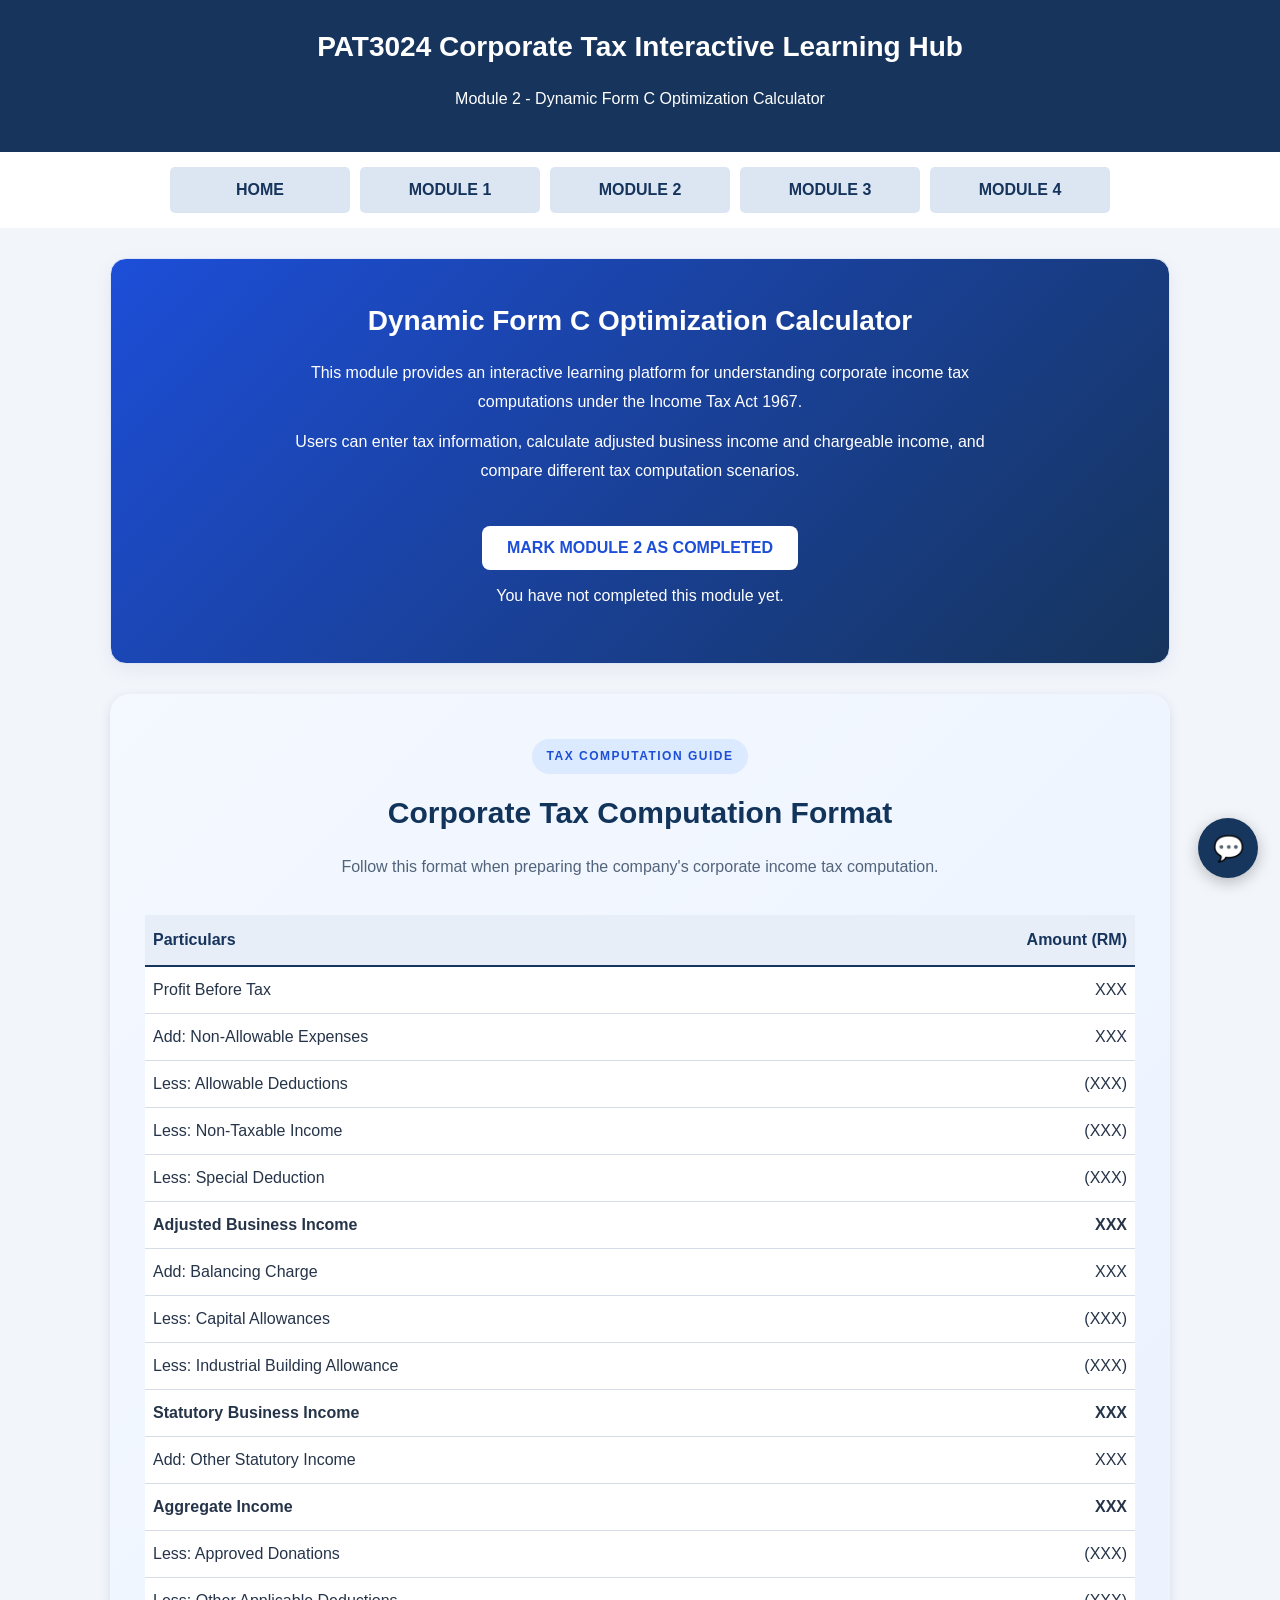
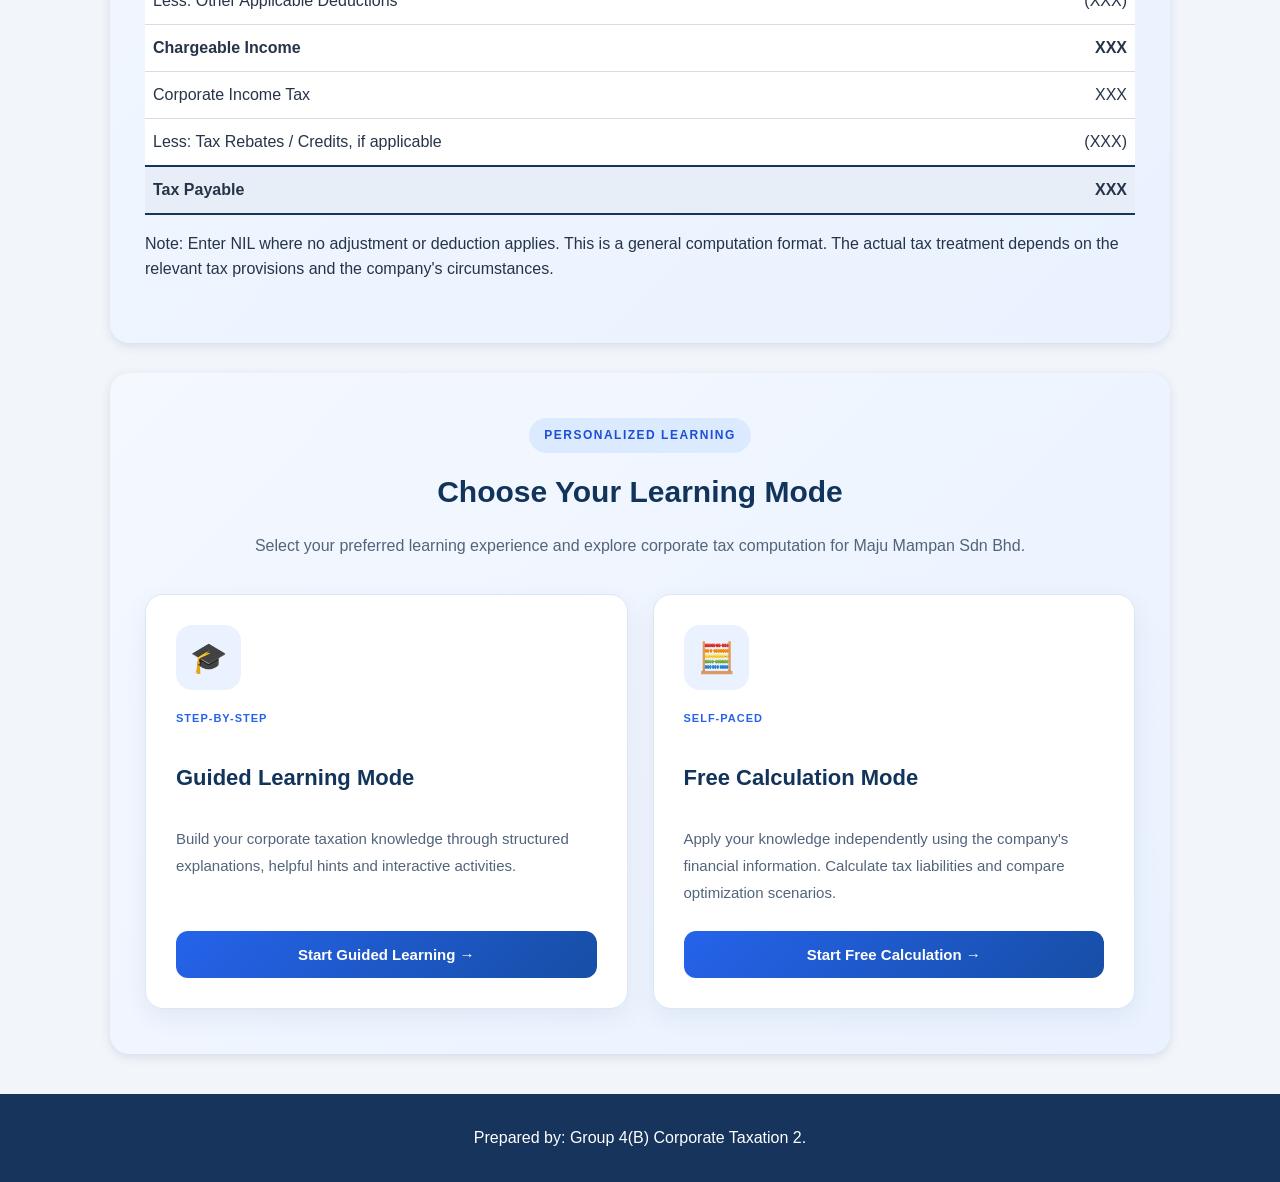
==== commit edc8b3e7: "Update calculator.html" ====
--- a/calculator.html
+++ b/calculator.html
@@ -62,6 +62,135 @@
     </p>
 </div>
     </section>
+
+<!-- CORPORATE TAX COMPUTATION FORMAT -->
+<section id="tax-computation-format" class="learning-mode-section">
+
+    <div class="learning-mode-heading">
+        <span class="learning-mode-label">TAX COMPUTATION GUIDE</span>
+
+        <h2>Corporate Tax Computation Format</h2>
+
+        <p>
+            Follow this format when preparing the company's
+            corporate income tax computation.
+        </p>
+    </div>
+
+    <div class="tax-computation-format">
+
+        <table class="tax-computation-table">
+            <thead>
+                <tr>
+                    <th>Particulars</th>
+                    <th>Amount (RM)</th>
+                </tr>
+            </thead>
+
+            <tbody>
+                <tr>
+                    <td>Profit Before Tax</td>
+                    <td>XXX</td>
+                </tr>
+
+                <tr>
+                    <td>Add: Non-Allowable Expenses</td>
+                    <td>XXX</td>
+                </tr>
+
+                <tr>
+                    <td>Less: Allowable Deductions</td>
+                    <td>(XXX)</td>
+                </tr>
+
+                <tr>
+                    <td>Less: Non-Taxable Income</td>
+                    <td>(XXX)</td>
+                </tr>
+
+                <tr>
+                    <td>Less: Special Deduction</td>
+                    <td>(XXX)</td>
+                </tr>
+
+                <tr>
+                    <td><strong>Adjusted Business Income</strong></td>
+                    <td><strong>XXX</strong></td>
+                </tr>
+
+                <tr>
+                    <td>Add: Balancing Charge</td>
+                    <td>XXX</td>
+                </tr>
+
+                <tr>
+                    <td>Less: Capital Allowances</td>
+                    <td>(XXX)</td>
+                </tr>
+
+                <tr>
+                    <td>Less: Industrial Building Allowance</td>
+                    <td>(XXX)</td>
+                </tr>
+
+                <tr>
+                    <td><strong>Statutory Business Income</strong></td>
+                    <td><strong>XXX</strong></td>
+                </tr>
+
+                <tr>
+                    <td>Add: Other Statutory Income</td>
+                    <td>XXX</td>
+                </tr>
+
+                <tr>
+                    <td><strong>Aggregate Income</strong></td>
+                    <td><strong>XXX</strong></td>
+                </tr>
+
+                <tr>
+                    <td>Less: Approved Donations</td>
+                    <td>(XXX)</td>
+                </tr>
+
+                <tr>
+                    <td>Less: Other Applicable Deductions</td>
+                    <td>(XXX)</td>
+                </tr>
+
+                <tr>
+                    <td><strong>Chargeable Income</strong></td>
+                    <td><strong>XXX</strong></td>
+                </tr>
+
+                <tr>
+                    <td>Corporate Income Tax</td>
+                    <td>XXX</td>
+                </tr>
+
+                <tr>
+                    <td>Less: Tax Rebates / Credits, if applicable</td>
+                    <td>(XXX)</td>
+                </tr>
+
+                <tr class="final-row">
+                    <td><strong>Tax Payable</strong></td>
+                    <td><strong>XXX</strong></td>
+                </tr>
+            </tbody>
+        </table>
+
+        <p class="tax-computation-note">
+            Note: Enter NIL where no adjustment or deduction applies.
+            This is a general computation format. The actual tax
+            treatment depends on the relevant tax provisions and
+            the company's circumstances.
+        </p>
+
+    </div>
+
+</section>
+<!-- END CORPORATE TAX COMPUTATION FORMAT -->
 
 <!-- CALCULATOR MODE SELECTION -->
 
@@ -605,12 +734,15 @@
        placeholder="Enter special deduction">
 
         <button type="button" onclick="calculateTax()">
-            CALCULATE TAX
-        </button>
+    CALCULATE TAX
+</button>
     <button type="button" class="reset-calculator-button"
         onclick="resetCalculator()">
         RESET CALCULATOR
     </button>
+        
+<div id="calculation-result"></div>
+
         <div id="student-submission-section">
     <h3>Submit Your Tax Computation</h3>
 
